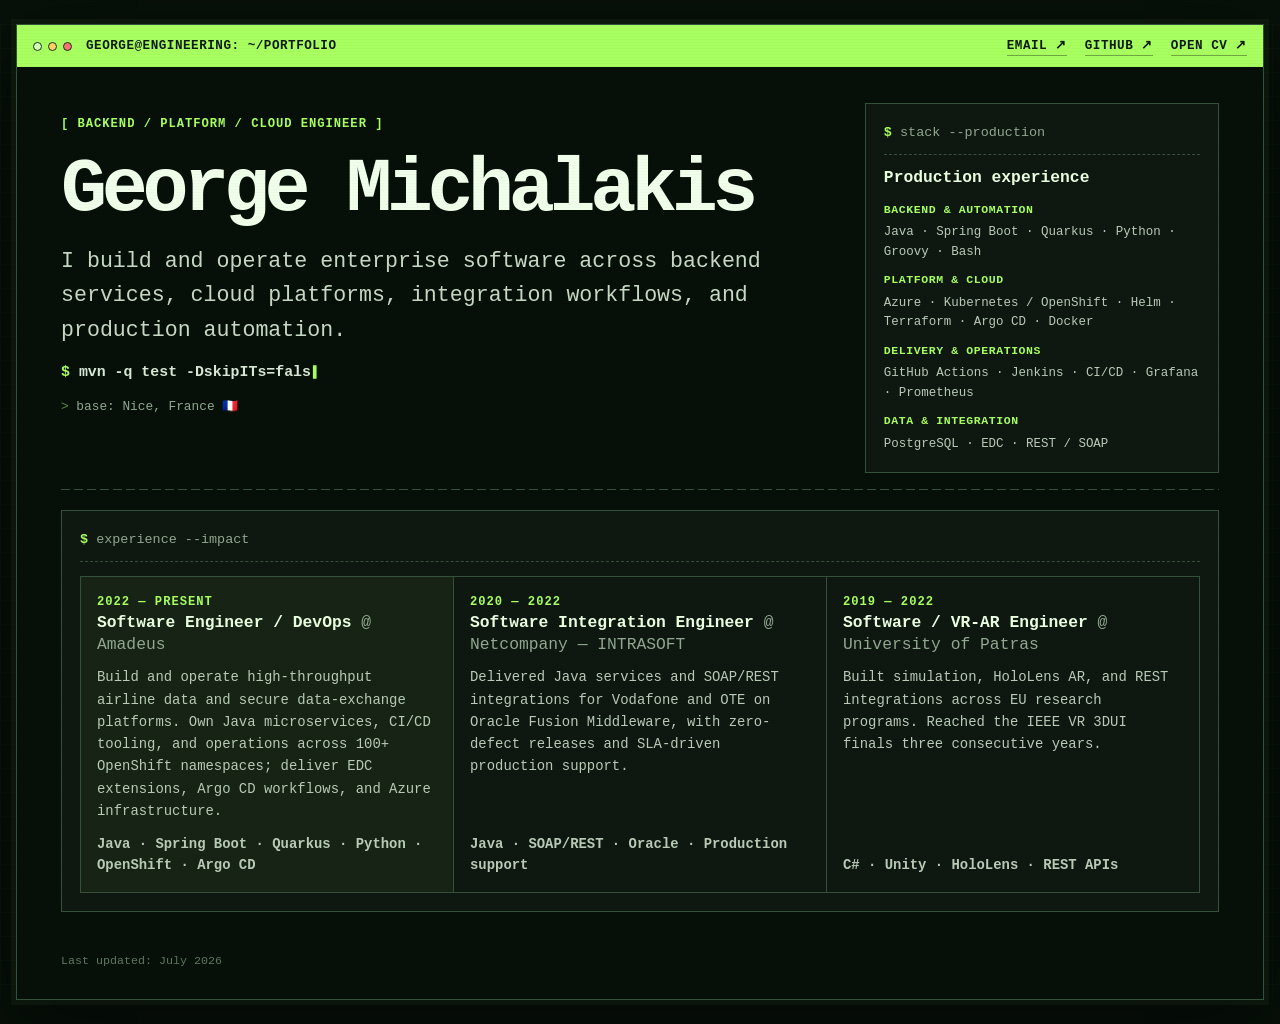
==== index.html @ 6715cd51 "Compact portfolio across desktop heights" ====
<!doctype html>
<html lang="en">
<head>
    <meta charset="UTF-8">
    <meta name="viewport" content="width=device-width, initial-scale=1.0">
    <meta name="description" content="George Michalakis — backend, platform, and cloud engineer with 6+ years delivering enterprise software and production automation.">
    <meta name="theme-color" content="#a8ff60">
    <meta property="og:title" content="George Michalakis | Software Engineer">
    <meta property="og:description" content="Backend, platform, and cloud engineering across enterprise airline, telecom, and research systems.">
    <meta property="og:type" content="website">
    <meta property="og:url" content="https://thegm26.github.io/">
    <title>George Michalakis | Backend, Platform & Cloud Engineer</title>
    <link rel="stylesheet" href="styles.css">
</head>
<body>
    <main class="terminal" aria-label="George Michalakis portfolio">
        <header class="terminal-bar">
            <span class="window-controls" aria-hidden="true"><i></i><i></i><i></i></span>
            <span class="terminal-title">george@engineering: ~/portfolio</span>
            <nav class="top-links" aria-label="Contact links">
                <a href="mailto:georgios.michalakis26@gmail.com">Email ↗</a>
                <a href="https://github.com/Thegm26" target="_blank" rel="noreferrer">GitHub ↗</a>
                <a href="assets/GeorgeMichalakisCV.pdf?v=20260718-3" target="_blank" rel="noreferrer">Open CV ↗</a>
            </nav>
        </header>

        <div class="terminal-body">
            <div class="overview-grid">
                <section class="hero" aria-labelledby="name">
                    <p class="eyebrow">[ BACKEND / PLATFORM / CLOUD ENGINEER ]</p>
                    <h1 id="name">George Michalakis</h1>
                    <p class="lead">I build and operate enterprise software across backend services, cloud platforms, integration workflows, and production automation.</p>
                    <p class="command-demo" aria-label="Examples of tools George uses"><span class="demo-prompt" aria-hidden="true">$</span> <span id="typing-command">mvn -q test -DskipITs=false</span><span class="demo-cursor" aria-hidden="true">▍</span></p>
                    <div class="base-focus">
                        <span>base: Nice, France 🇫🇷</span>
                    </div>
                </section>

                <section class="stack-sidebar" id="stack">
                    <div class="panel-heading">
                        <p class="command"><span class="prompt">$</span> stack --production</p>
                    </div>
                    <h2>Production experience</h2>
                    <div class="stack-categories">
                        <p><strong>Backend & automation</strong>Java · Spring Boot · Quarkus · Python · Groovy · Bash</p>
                        <p><strong>Platform & cloud</strong>Azure · Kubernetes / OpenShift · Helm · Terraform · Argo CD · Docker</p>
                        <p><strong>Delivery & operations</strong>GitHub Actions · Jenkins · CI/CD · Grafana · Prometheus</p>
                        <p><strong>Data & integration</strong>PostgreSQL · EDC · REST / SOAP</p>
                    </div>
                </section>
            </div>

            <div class="rule" aria-hidden="true"></div>

            <section class="panel" id="experience">
                <div class="panel-heading">
                    <p class="command"><span class="prompt">$</span> experience --impact</p>
                </div>
                <div class="experience-grid">
                    <article>
                        <p class="label">2022 — PRESENT</p>
                        <h2>Software Engineer / DevOps <span>@ Amadeus</span></h2>
                        <p>Build and operate high-throughput airline data and secure data-exchange platforms. Own Java microservices, CI/CD tooling, and operations across 100+ OpenShift namespaces; deliver EDC extensions, Argo CD workflows, and Azure infrastructure.</p>
                        <p class="tech-line">Java · Spring Boot · Quarkus · Python · OpenShift · Argo CD</p>
                    </article>
                    <article>
                        <p class="label">2020 — 2022</p>
                        <h2>Software Integration Engineer <span>@ Netcompany — INTRASOFT</span></h2>
                        <p>Delivered Java services and SOAP/REST integrations for Vodafone and OTE on Oracle Fusion Middleware, with zero-defect releases and SLA-driven production support.</p>
                        <p class="tech-line">Java · SOAP/REST · Oracle · Production support</p>
                    </article>
                    <article>
                        <p class="label">2019 — 2022</p>
                        <h2>Software / VR-AR Engineer <span>@ University of Patras</span></h2>
                        <p>Built simulation, HoloLens AR, and REST integrations across EU research programs. Reached the IEEE VR 3DUI finals three consecutive years.</p>
                        <p class="tech-line">C# · Unity · HoloLens · REST APIs</p>
                    </article>
                </div>
            </section>

            <footer>
                <p class="footnote">Last updated: July 2026</p>
            </footer>
        </div>
    </main>
    <script>
        (() => {
            const target = document.getElementById('typing-command');
            if (!target || window.matchMedia('(prefers-reduced-motion: reduce)').matches) return;

            const commands = [
                'mvn -q test -DskipITs=false',
                './mvnw verify -Dquarkus.profile=test',
                'python -m pytest -q --cov',
                'python tools/validate_charts.py --changed-only',
                'groovy deploy.groovy --environment prod',
                './scripts/release.sh --dry-run',
                'cmake --build build --parallel',
                "psql -c 'EXPLAIN ANALYZE SELECT ...'",
                'docker build -t platform-api .',
                'kubectl rollout status deployment/api',
                'helm upgrade --install platform ./chart',
                'argocd app diff fast-data',
                'terraform apply',
                'az keyvault secret show --vault-name core',
                'oc rollout status deployment/api',
                'gh workflow run deploy.yml --ref main',
                'promtool check rules alerts.yml'
            ];
            let command = 0;
            let characters = 0;
            let deleting = false;

            const update = () => {
                const current = commands[command];
                target.textContent = current.slice(0, characters);

                if (!deleting && characters < current.length) {
                    characters += 1;
                    window.setTimeout(update, 58);
                    return;
                }
                if (!deleting) {
                    deleting = true;
                    window.setTimeout(update, 2800);
                    return;
                }
                if (characters > 0) {
                    characters -= 1;
                    window.setTimeout(update, 28);
                    return;
                }
                deleting = false;
                command = (command + 1) % commands.length;
                window.setTimeout(update, 260);
            };

            target.textContent = '';
            update();
        })();
    </script>
</body>
</html>
---- styles.css ----
:root {
    --ink: #d8e8d5;
    --muted: #91a890;
    --green: #a8ff60;
    --green-dark: #5d8f44;
    --line: #35513b;
    --panel: #0f1711;
    --screen: #071009;
    --warning: #ffd166;
}

* { box-sizing: border-box; }

html { background: var(--screen); }

body {
    margin: 0;
    min-width: 320px;
    color: var(--ink);
    background:
        linear-gradient(rgba(168, 255, 96, 0.025) 1px, transparent 1px),
        linear-gradient(90deg, rgba(168, 255, 96, 0.018) 1px, transparent 1px),
        var(--screen);
    background-size: 24px 24px;
    font: 16px/1.6 "SFMono-Regular", Consolas, "Liberation Mono", Menlo, monospace;
}

body::before {
    position: fixed;
    inset: 0;
    z-index: 2;
    pointer-events: none;
    content: "";
    opacity: 0.1;
    background: repeating-linear-gradient(0deg, transparent 0, transparent 2px, rgba(0, 0, 0, 0.34) 3px);
}

.terminal {
    width: min(1320px, calc(100% - 32px));
    margin: 32px auto;
    border: 1px solid var(--line);
    background: rgba(7, 16, 9, 0.94);
    box-shadow: 0 0 0 5px rgba(93, 143, 68, 0.08), 0 26px 80px rgba(0, 0, 0, 0.55);
}

.terminal-bar {
    display: flex;
    align-items: center;
    gap: 14px;
    min-height: 42px;
    padding: 0 16px;
    color: #101a12;
    background: var(--green);
    font-size: 0.79rem;
    font-weight: 800;
    letter-spacing: 0.04em;
    text-transform: uppercase;
}

.window-controls { display: flex; gap: 6px; }
.window-controls i { width: 9px; height: 9px; border: 1px solid #1c341e; border-radius: 50%; background: #d5ffb7; }
.window-controls i:nth-child(2) { background: var(--warning); }
.window-controls i:nth-child(3) { background: #fa7373; }
.top-links { display: flex; gap: 18px; margin-left: auto; }
.top-links a { padding: 2px 0; border-bottom: 1px solid rgba(16, 26, 18, 0.38); color: #101a12; line-height: 1.2; text-decoration: none; }
.top-links a:hover { border-color: #315338; color: #315338; }

.terminal-body { padding: clamp(22px, 4vw, 52px); }
.command { margin: 0; color: var(--muted); font-size: 0.84rem; }
.prompt { color: var(--green); font-weight: 800; }

.overview-grid { display: grid; grid-template-columns: minmax(0, 1fr) minmax(310px, 0.46fr); gap: 34px; align-items: stretch; }
.hero { padding: 20px 0 26px; }
.eyebrow, .label { margin: 0; color: var(--green); font-size: 0.76rem; font-weight: 800; letter-spacing: 0.08em; }
.eyebrow { margin-bottom: 18px; }
h1, h2, p { margin-top: 0; }
h1 { margin-bottom: 20px; color: #efffe9; font-size: clamp(2.25rem, 6vw, 5rem); line-height: 0.98; letter-spacing: -0.07em; }
.lead { max-width: 830px; margin-bottom: 19px; color: #c7d9c4; font-size: clamp(1.03rem, 2.1vw, 1.35rem); }
.command-demo { min-height: 1.7em; margin: 0 0 15px; color: var(--ink); font-size: 0.93rem; font-weight: 700; }
.demo-prompt, .demo-cursor { color: var(--green); }
.demo-cursor { display: inline-block; margin-left: 2px; font-size: 0.75em; animation: blink 0.8s step-end infinite; }
.base-focus { display: grid; gap: 3px; color: var(--muted); font-size: 0.8rem; }
.base-focus span::before { content: "> "; color: var(--green-dark); }
.stack-sidebar { padding: 20px; border: 1px solid var(--line); background: var(--panel); }
.stack-sidebar .panel-heading { margin-bottom: 15px; }
.stack-sidebar h2 { margin-bottom: 15px; }
.stack-sidebar .stack-categories { grid-template-columns: 1fr; gap: 12px; margin-top: 0; }
.stack-sidebar .stack-categories p { margin-bottom: 0; color: #b9cbb7; font-size: 0.78rem; }

.rule { height: 1px; margin: 22px 0 28px; background: repeating-linear-gradient(90deg, var(--line) 0 9px, transparent 9px 13px); }
.panel { position: relative; margin-bottom: 22px; padding: 22px; border: 1px solid var(--line); background: var(--panel); }
.panel-heading { display: flex; align-items: baseline; gap: 18px; margin-bottom: 17px; padding-bottom: 13px; border-bottom: 1px dashed var(--line); }
.panel > p { max-width: 930px; margin-bottom: 0; }
.panel-note { color: var(--muted); font-size: 0.88rem; }

.experience-grid, .stack-grid { display: grid; grid-template-columns: repeat(3, minmax(0, 1fr)); border-top: 1px solid var(--line); border-left: 1px solid var(--line); }
.experience-grid article, .stack-grid article { min-height: 205px; padding: 20px; border-right: 1px solid var(--line); border-bottom: 1px solid var(--line); }
.experience-grid article { display: flex; flex-direction: column; }
.experience-grid article:first-child { background: rgba(168, 255, 96, 0.055); }
h2 { margin-bottom: 10px; color: #e9ffe0; font-size: 1.02rem; line-height: 1.35; }
h2 span { color: var(--muted); font-weight: 400; }
.experience-grid p:not(.label), .stack-grid p { margin-bottom: 0; color: #b9cbb7; font-size: 0.87rem; }
.experience-grid .tech-line { margin-top: auto; padding-top: 18px; color: var(--green-dark); font-size: 0.72rem; font-weight: 800; line-height: 1.5; }

.project-card { padding: 23px; border: 1px solid var(--green-dark); background: linear-gradient(120deg, rgba(168, 255, 96, 0.08), transparent 52%); }
.project-topline { display: flex; align-items: center; justify-content: space-between; gap: 15px; margin-bottom: 14px; }
.status { flex: 0 0 auto; padding: 2px 7px; border: 1px solid var(--warning); color: var(--warning); font-size: 0.72rem; font-weight: 800; }
.project-card h2 { margin-bottom: 10px; font-size: 1.35rem; }
.project-card > p { max-width: 760px; margin-bottom: 16px; color: #c9dac7; }
.tags { display: flex; flex-wrap: wrap; gap: 7px; padding: 0; margin: 0 0 19px; list-style: none; }
.tags li { padding: 3px 7px; border: 1px solid var(--line); color: var(--muted); font-size: 0.75rem; }
.arrow-link, footer a { color: var(--green); text-decoration: none; font-weight: 800; }
.arrow-link:hover, footer a:hover { color: #efffe9; text-decoration: underline; }
.stack-categories { display: grid; grid-template-columns: repeat(4, minmax(0, 1fr)); gap: 18px; margin-top: 18px; }
.stack-categories p { line-height: 1.55; }
.stack-categories strong { display: block; margin-bottom: 5px; color: var(--green); font-size: 0.72rem; letter-spacing: 0.05em; text-transform: uppercase; }

footer { padding: 10px 0 0; color: var(--muted); font-size: 0.86rem; }
.footnote { margin: 22px 0 0; color: #5d775e; font-size: 0.73rem; }

@keyframes blink { 50% { opacity: 0; } }

@media (max-width: 920px) {
    .overview-grid { grid-template-columns: 1fr; gap: 0; }
    .stack-sidebar { margin-bottom: 28px; }
    .stack-sidebar .stack-categories { grid-template-columns: 1fr 1fr; }
}

@media (min-width: 921px) {
    .terminal { margin: 24px auto; }
    .terminal-body { padding: 36px 44px 28px; }
    .hero { padding: 12px 0 18px; }
    h1 { margin-bottom: 16px; }
    .lead { margin-bottom: 14px; }
    .command-demo { margin-bottom: 10px; }
    .stack-sidebar { padding: 18px; }
    .stack-sidebar .panel-heading { margin-bottom: 12px; }
    .stack-sidebar h2 { margin-bottom: 12px; }
    .stack-sidebar .stack-categories { gap: 9px; }
    .rule { margin: 16px 0 20px; }
    .panel { padding: 18px; margin-bottom: 16px; }
    .panel-heading { margin-bottom: 14px; padding-bottom: 10px; }
    .experience-grid article { min-height: 190px; padding: 16px; }
    .experience-grid .tech-line { padding-top: 12px; }
    .footnote { margin-top: 14px; }
}

@media (min-width: 921px) and (max-height: 820px) {
    .terminal { margin: 12px auto; }
    .terminal-body { padding: 24px 32px 16px; }
    .hero { padding: 6px 0 10px; }
    .eyebrow { margin-bottom: 10px; }
    h1 { margin-bottom: 12px; font-size: clamp(2.25rem, 5vw, 4.6rem); }
    h2 { font-size: 0.92rem; }
    .lead { margin-bottom: 8px; font-size: 1rem; line-height: 1.45; }
    .command-demo { margin-bottom: 6px; }
    .stack-sidebar { padding: 14px; }
    .stack-sidebar .panel-heading { margin-bottom: 8px; padding-bottom: 8px; }
    .stack-sidebar h2 { margin-bottom: 8px; }
    .stack-sidebar .stack-categories { gap: 6px; }
    .stack-sidebar .stack-categories p { font-size: 0.72rem; line-height: 1.4; }
    .rule { margin: 10px 0 12px; }
    .panel { padding: 14px; margin-bottom: 10px; }
    .panel-heading { margin-bottom: 10px; padding-bottom: 8px; }
    .experience-grid article { min-height: 175px; padding: 12px; }
    .experience-grid p:not(.label) { font-size: 0.78rem; line-height: 1.45; }
    .experience-grid .tech-line { padding-top: 8px; font-size: 0.66rem; }
    footer { display: none; }
}

@media (max-width: 760px) {
    .terminal { width: calc(100% - 18px); margin: 9px auto; }
    .terminal-bar { padding: 0 11px; font-size: 0.67rem; }
    .terminal-title { display: none; }
    .top-links { gap: 12px; }
    .terminal-body { padding: 24px 17px; }
    .experience-grid, .stack-grid { grid-template-columns: 1fr; }
    .stack-sidebar .stack-categories { grid-template-columns: 1fr; gap: 13px; }
    .experience-grid article { min-height: 0; }
    .panel { padding: 16px; }
    .project-card { padding: 17px; }
    .project-topline { align-items: flex-start; flex-direction: column; }
}

@media (prefers-reduced-motion: reduce) {
    .demo-cursor { animation: none; }
}
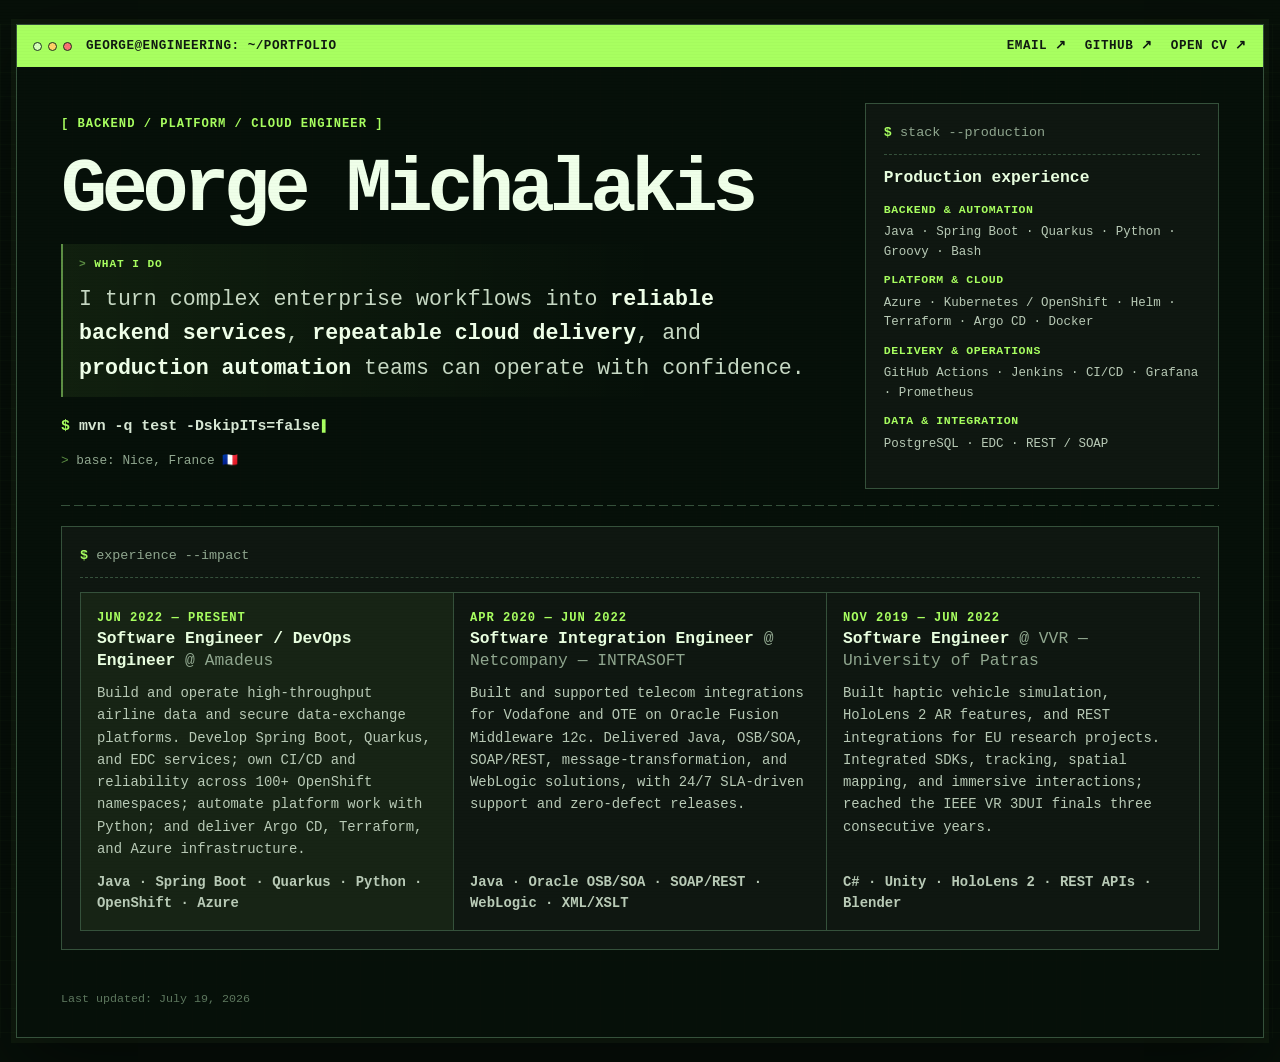
==== commit 6809d6ab: "Update portfolio experience details" ====
--- a/index.html
+++ b/index.html
@@ -18,9 +18,9 @@
             <span class="window-controls" aria-hidden="true"><i></i><i></i><i></i></span>
             <span class="terminal-title">george@engineering: ~/portfolio</span>
             <nav class="top-links" aria-label="Contact links">
-                <a href="mailto:georgios.michalakis26@gmail.com">Email ↗</a>
-                <a href="https://github.com/Thegm26" target="_blank" rel="noreferrer">GitHub ↗</a>
-                <a href="assets/GeorgeMichalakisCV.pdf?v=20260718-3" target="_blank" rel="noreferrer">Open CV ↗</a>
+                <a href="mailto:georgios.michalakis26@gmail.com"><span>Email</span> ↗</a>
+                <a href="https://github.com/Thegm26" target="_blank" rel="noreferrer"><span>GitHub</span> ↗</a>
+                <a href="assets/GeorgeMichalakisCV.pdf?v=20260718-3" target="_blank" rel="noreferrer"><span>Open CV</span> ↗</a>
             </nav>
         </header>
 
@@ -29,7 +29,10 @@
                 <section class="hero" aria-labelledby="name">
                     <p class="eyebrow">[ BACKEND / PLATFORM / CLOUD ENGINEER ]</p>
                     <h1 id="name">George Michalakis</h1>
-                    <p class="lead">I build and operate enterprise software across backend services, cloud platforms, integration workflows, and production automation.</p>
+                    <div class="work-summary">
+                        <p class="summary-label">What I do</p>
+                        <p class="lead">I turn complex enterprise workflows into <strong>reliable backend services</strong>, <strong>repeatable cloud delivery</strong>, and <strong>production automation</strong> teams can operate with confidence.</p>
+                    </div>
                     <p class="command-demo" aria-label="Examples of tools George uses"><span class="demo-prompt" aria-hidden="true">$</span> <span id="typing-command">mvn -q test -DskipITs=false</span><span class="demo-cursor" aria-hidden="true">▍</span></p>
                     <div class="base-focus">
                         <span>base: Nice, France 🇫🇷</span>
@@ -58,28 +61,28 @@
                 </div>
                 <div class="experience-grid">
                     <article>
-                        <p class="label">2022 — PRESENT</p>
-                        <h2>Software Engineer / DevOps <span>@ Amadeus</span></h2>
-                        <p>Build and operate high-throughput airline data and secure data-exchange platforms. Own Java microservices, CI/CD tooling, and operations across 100+ OpenShift namespaces; deliver EDC extensions, Argo CD workflows, and Azure infrastructure.</p>
-                        <p class="tech-line">Java · Spring Boot · Quarkus · Python · OpenShift · Argo CD</p>
+                        <p class="label">JUN 2022 — PRESENT</p>
+                        <h2>Software Engineer / DevOps Engineer <span>@ Amadeus</span></h2>
+                        <p>Build and operate high-throughput airline data and secure data-exchange platforms. Develop Spring Boot, Quarkus, and EDC services; own CI/CD and reliability across 100+ OpenShift namespaces; automate platform work with Python; and deliver Argo CD, Terraform, and Azure infrastructure.</p>
+                        <p class="tech-line">Java · Spring Boot · Quarkus · Python · OpenShift · Azure</p>
                     </article>
                     <article>
-                        <p class="label">2020 — 2022</p>
+                        <p class="label">APR 2020 — JUN 2022</p>
                         <h2>Software Integration Engineer <span>@ Netcompany — INTRASOFT</span></h2>
-                        <p>Delivered Java services and SOAP/REST integrations for Vodafone and OTE on Oracle Fusion Middleware, with zero-defect releases and SLA-driven production support.</p>
-                        <p class="tech-line">Java · SOAP/REST · Oracle · Production support</p>
+                        <p>Built and supported telecom integrations for Vodafone and OTE on Oracle Fusion Middleware 12c. Delivered Java, OSB/SOA, SOAP/REST, message-transformation, and WebLogic solutions, with 24/7 SLA-driven support and zero-defect releases.</p>
+                        <p class="tech-line">Java · Oracle OSB/SOA · SOAP/REST · WebLogic · XML/XSLT</p>
                     </article>
                     <article>
-                        <p class="label">2019 — 2022</p>
-                        <h2>Software / VR-AR Engineer <span>@ University of Patras</span></h2>
-                        <p>Built simulation, HoloLens AR, and REST integrations across EU research programs. Reached the IEEE VR 3DUI finals three consecutive years.</p>
-                        <p class="tech-line">C# · Unity · HoloLens · REST APIs</p>
+                        <p class="label">NOV 2019 — JUN 2022</p>
+                        <h2>Software Engineer <span>@ VVR — University of Patras</span></h2>
+                        <p>Built haptic vehicle simulation, HoloLens 2 AR features, and REST integrations for EU research projects. Integrated SDKs, tracking, spatial mapping, and immersive interactions; reached the IEEE VR 3DUI finals three consecutive years.</p>
+                        <p class="tech-line">C# · Unity · HoloLens 2 · REST APIs · Blender</p>
                     </article>
                 </div>
             </section>
 
             <footer>
-                <p class="footnote">Last updated: July 2026</p>
+                <p class="footnote">Last updated: <time datetime="2026-07-19">July 19, 2026</time></p>
             </footer>
         </div>
     </main>
--- a/styles.css
+++ b/styles.css
@@ -15,7 +15,6 @@
 
 body {
     margin: 0;
-    min-width: 320px;
     color: var(--ink);
     background:
         linear-gradient(rgba(168, 255, 96, 0.025) 1px, transparent 1px),
@@ -62,8 +61,10 @@
 .window-controls i:nth-child(2) { background: var(--warning); }
 .window-controls i:nth-child(3) { background: #fa7373; }
 .top-links { display: flex; gap: 18px; margin-left: auto; }
-.top-links a { padding: 2px 0; border-bottom: 1px solid rgba(16, 26, 18, 0.38); color: #101a12; line-height: 1.2; text-decoration: none; }
-.top-links a:hover { border-color: #315338; color: #315338; }
+.top-links a { padding: 2px 0; color: #101a12; line-height: 1.2; text-decoration: none; }
+.top-links a span { border-bottom: 1px solid transparent; }
+.top-links a:hover { color: #315338; }
+.top-links a:hover span { border-color: #315338; }
 
 .terminal-body { padding: clamp(22px, 4vw, 52px); }
 .command { margin: 0; color: var(--muted); font-size: 0.84rem; }
@@ -75,7 +76,12 @@
 .eyebrow { margin-bottom: 18px; }
 h1, h2, p { margin-top: 0; }
 h1 { margin-bottom: 20px; color: #efffe9; font-size: clamp(2.25rem, 6vw, 5rem); line-height: 0.98; letter-spacing: -0.07em; }
+.work-summary { max-width: 860px; margin-bottom: 18px; padding: 12px 16px; border-left: 2px solid var(--green-dark); background: linear-gradient(90deg, rgba(168, 255, 96, 0.065), transparent 78%); }
+.summary-label { margin-bottom: 8px; color: var(--green); font-size: 0.7rem; font-weight: 800; letter-spacing: 0.08em; text-transform: uppercase; }
+.summary-label::before { content: "> "; color: var(--green-dark); }
 .lead { max-width: 830px; margin-bottom: 19px; color: #c7d9c4; font-size: clamp(1.03rem, 2.1vw, 1.35rem); }
+.work-summary .lead { margin-bottom: 0; }
+.lead strong { color: #efffe9; font-weight: 700; }
 .command-demo { min-height: 1.7em; margin: 0 0 15px; color: var(--ink); font-size: 0.93rem; font-weight: 700; }
 .demo-prompt, .demo-cursor { color: var(--green); }
 .demo-cursor { display: inline-block; margin-left: 2px; font-size: 0.75em; animation: blink 0.8s step-end infinite; }
@@ -165,7 +171,6 @@
     .experience-grid article { min-height: 175px; padding: 12px; }
     .experience-grid p:not(.label) { font-size: 0.78rem; line-height: 1.45; }
     .experience-grid .tech-line { padding-top: 8px; font-size: 0.66rem; }
-    footer { display: none; }
 }
 
 @media (max-width: 760px) {
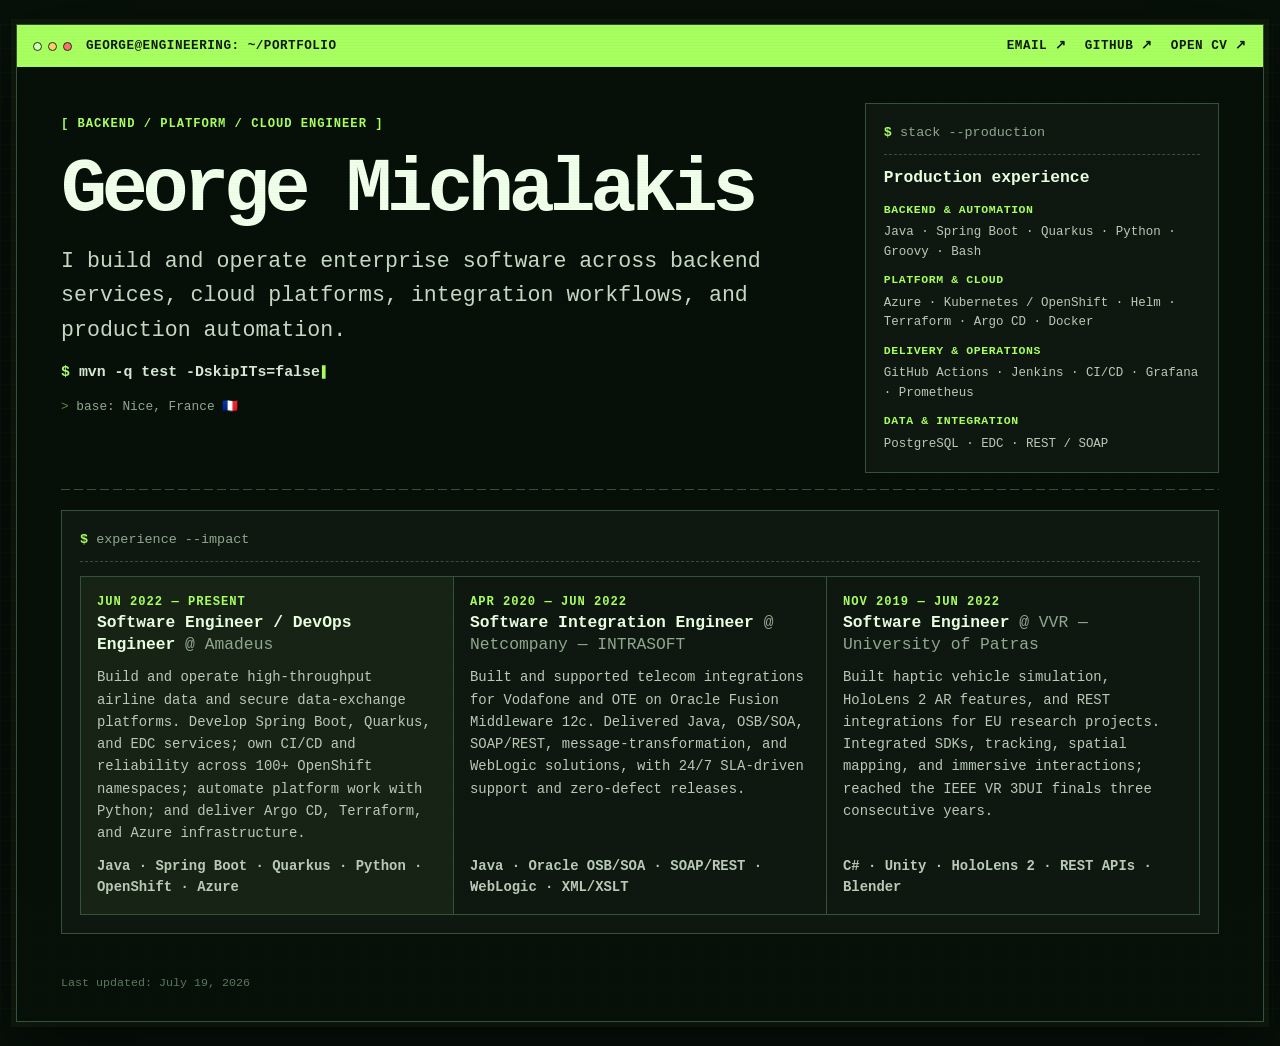
==== commit f2af7653: "Restore original portfolio introduction" ====
--- a/index.html
+++ b/index.html
@@ -29,10 +29,7 @@
                 <section class="hero" aria-labelledby="name">
                     <p class="eyebrow">[ BACKEND / PLATFORM / CLOUD ENGINEER ]</p>
                     <h1 id="name">George Michalakis</h1>
-                    <div class="work-summary">
-                        <p class="summary-label">What I do</p>
-                        <p class="lead">I turn complex enterprise workflows into <strong>reliable backend services</strong>, <strong>repeatable cloud delivery</strong>, and <strong>production automation</strong> teams can operate with confidence.</p>
-                    </div>
+                    <p class="lead">I build and operate enterprise software across backend services, cloud platforms, integration workflows, and production automation.</p>
                     <p class="command-demo" aria-label="Examples of tools George uses"><span class="demo-prompt" aria-hidden="true">$</span> <span id="typing-command">mvn -q test -DskipITs=false</span><span class="demo-cursor" aria-hidden="true">▍</span></p>
                     <div class="base-focus">
                         <span>base: Nice, France 🇫🇷</span>
--- a/styles.css
+++ b/styles.css
@@ -76,12 +76,7 @@
 .eyebrow { margin-bottom: 18px; }
 h1, h2, p { margin-top: 0; }
 h1 { margin-bottom: 20px; color: #efffe9; font-size: clamp(2.25rem, 6vw, 5rem); line-height: 0.98; letter-spacing: -0.07em; }
-.work-summary { max-width: 860px; margin-bottom: 18px; padding: 12px 16px; border-left: 2px solid var(--green-dark); background: linear-gradient(90deg, rgba(168, 255, 96, 0.065), transparent 78%); }
-.summary-label { margin-bottom: 8px; color: var(--green); font-size: 0.7rem; font-weight: 800; letter-spacing: 0.08em; text-transform: uppercase; }
-.summary-label::before { content: "> "; color: var(--green-dark); }
 .lead { max-width: 830px; margin-bottom: 19px; color: #c7d9c4; font-size: clamp(1.03rem, 2.1vw, 1.35rem); }
-.work-summary .lead { margin-bottom: 0; }
-.lead strong { color: #efffe9; font-weight: 700; }
 .command-demo { min-height: 1.7em; margin: 0 0 15px; color: var(--ink); font-size: 0.93rem; font-weight: 700; }
 .demo-prompt, .demo-cursor { color: var(--green); }
 .demo-cursor { display: inline-block; margin-left: 2px; font-size: 0.75em; animation: blink 0.8s step-end infinite; }
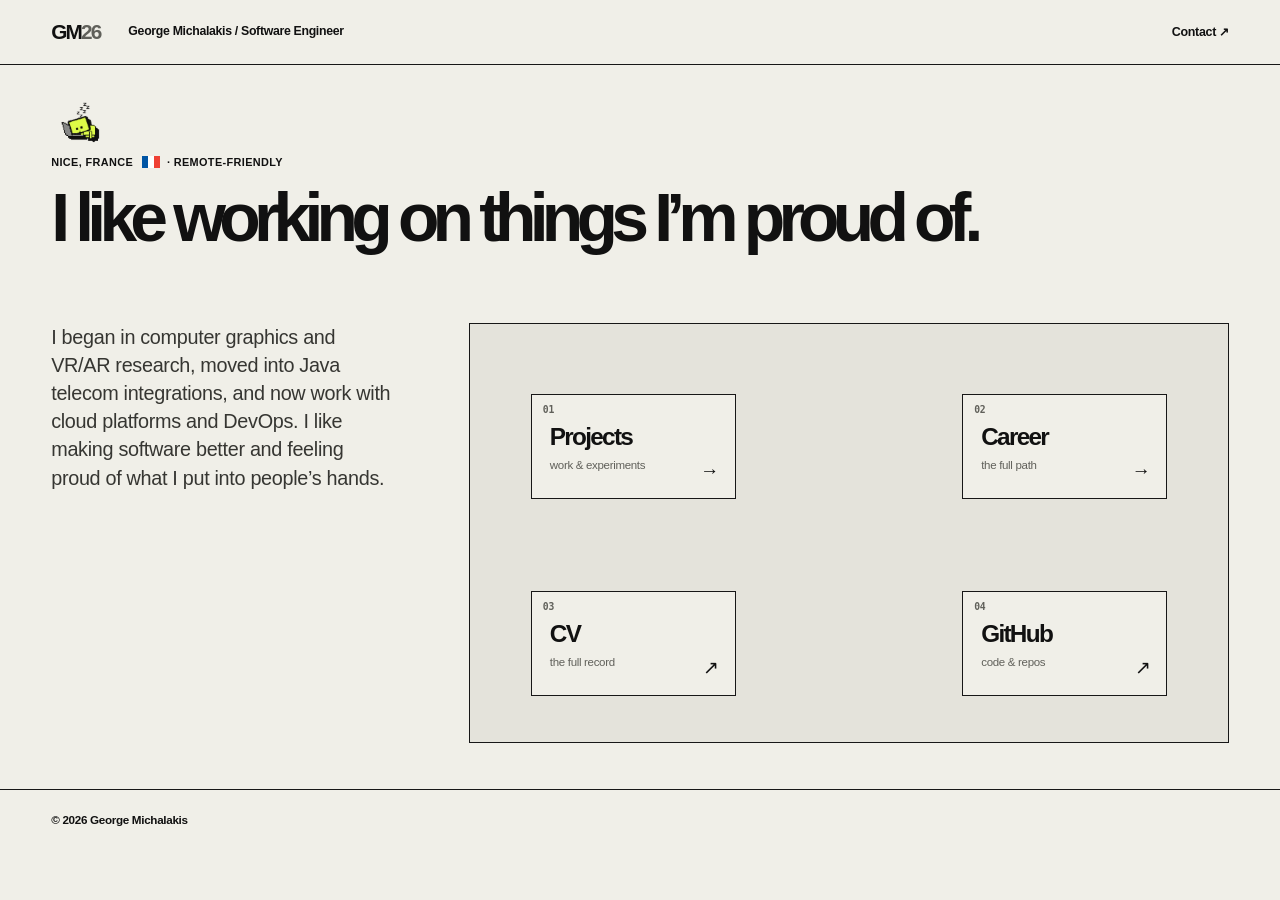
==== commit f4904287: "Refresh portfolio with interactive routes and career overview" ====
--- a/index.html
+++ b/index.html
@@ -1,143 +1,61 @@
 <!doctype html>
 <html lang="en">
 <head>
-    <meta charset="UTF-8">
-    <meta name="viewport" content="width=device-width, initial-scale=1.0">
-    <meta name="description" content="George Michalakis — backend, platform, and cloud engineer with 6+ years delivering enterprise software and production automation.">
-    <meta name="theme-color" content="#a8ff60">
-    <meta property="og:title" content="George Michalakis | Software Engineer">
-    <meta property="og:description" content="Backend, platform, and cloud engineering across enterprise airline, telecom, and research systems.">
-    <meta property="og:type" content="website">
-    <meta property="og:url" content="https://thegm26.github.io/">
-    <title>George Michalakis | Backend, Platform & Cloud Engineer</title>
-    <link rel="stylesheet" href="styles.css">
+  <meta charset="UTF-8"><meta name="viewport" content="width=device-width, initial-scale=1.0">
+  <meta name="description" content="George Michalakis — software engineer working across graphics, integrations, cloud platforms, and DevOps."><meta name="theme-color" content="#d8ff4f">
+  <title>George Michalakis — Software Engineer</title><link rel="stylesheet" href="styles.css">
+  <style>
+    /* Each route gets its own tiny pixel worker; the centre stays free for the rover. */
+    .map-rover{position:absolute;z-index:0;top:43%;left:32%;width:26px;height:25px;border:3px solid var(--ink);background:var(--acid);box-shadow:4px 4px 0 var(--ink);pointer-events:none;animation:rover-route 12s steps(1,end) infinite}.map-rover::before{position:absolute;top:-10px;left:9px;width:3px;height:8px;background:var(--ink);box-shadow:0 -4px 0 var(--acid),0 -7px 0 var(--ink);content:""}.map-rover::after{position:absolute;bottom:-7px;left:2px;width:7px;height:5px;background:var(--ink);box-shadow:13px 0 0 var(--ink);content:""}.map-rover i{position:absolute;top:7px;left:5px;width:5px;height:5px;background:var(--ink);box-shadow:11px 0 0 var(--ink)}.map-rover b{position:absolute;bottom:4px;left:8px;width:8px;height:3px;background:var(--ink);font-size:0}
+    .node-pet{position:absolute;z-index:4;right:17px;bottom:calc(100% - 16px);display:block;width:31px;height:29px;border:3px solid var(--ink);background:var(--acid);box-shadow:3px 3px 0 var(--ink);pointer-events:none;transform-origin:bottom center}.node-pet::before{position:absolute;top:-10px;left:12px;width:3px;height:8px;background:var(--ink);box-shadow:0 -4px 0 var(--acid),0 -7px 0 var(--ink);content:""}.node-pet::after{position:absolute;bottom:-6px;left:3px;width:7px;height:4px;background:var(--ink);box-shadow:17px 0 0 var(--ink);content:""}.node-pet b{position:absolute;top:8px;left:6px;width:5px;height:5px;background:var(--ink);box-shadow:13px 0 0 var(--ink);font-size:0;letter-spacing:0}.node-pet b::after{position:absolute;top:11px;left:4px;width:8px;height:3px;background:var(--ink);box-shadow:0 3px 0 var(--paper);content:""}.node-pet strong{position:absolute;display:block;font-size:0}
+    .pet-projects{animation:pet-code 1.15s steps(2,end) infinite}.pet-projects strong{top:24px;left:-9px;width:42px;height:16px;border:3px solid var(--ink);background:var(--paper)}.pet-projects strong::before{position:absolute;top:3px;left:4px;width:24px;height:6px;background:var(--ink);box-shadow:4px 9px 0 -1px var(--ink);content:""}.pet-projects strong::after{position:absolute;right:-7px;bottom:-5px;width:12px;height:3px;background:var(--ink);content:""}
+    .pet-career{animation:pet-case 1.7s ease-in-out infinite}.pet-career strong{right:-14px;bottom:-5px;width:19px;height:13px;border:3px solid var(--ink);background:var(--paper)}.pet-career strong::before{position:absolute;top:-8px;left:4px;width:7px;height:6px;border:3px solid var(--ink);border-bottom:0;content:""}.pet-career strong::after{position:absolute;top:4px;left:7px;width:3px;height:3px;background:var(--acid);content:""}
+    .pet-cv{animation:pet-read 2s ease-in-out infinite}.pet-cv strong{right:-9px;bottom:-8px;width:15px;height:23px;border:3px solid var(--ink);background:var(--paper);transform:rotate(7deg)}.pet-cv strong::before{position:absolute;top:5px;left:3px;width:8px;height:2px;background:var(--ink);box-shadow:0 5px 0 var(--ink),0 10px 0 var(--ink);content:""}
+    .pet-github{animation:pet-panic .75s steps(2,end) infinite}.pet-github strong{right:-18px;bottom:-6px;width:18px;height:9px;border:3px solid var(--ink);background:var(--paper);box-shadow:-8px -7px 0 var(--paper),-8px -10px 0 0 var(--ink),-16px 0 0 var(--paper),-16px 3px 0 0 var(--ink)}.pet-github strong::before{position:absolute;top:-21px;right:-10px;color:var(--ink);font:900 17px/1 ui-monospace,SFMono-Regular,Menlo,monospace;content:"!"}
+    .route-map:has(.map-node:hover) .map-rover,.route-map:has(.map-node:focus-visible) .map-rover{opacity:0;animation-play-state:paused}@keyframes rover-route{0%,8%{top:43%;left:32%;transform:scaleX(1)}18%{top:43%;left:57%;transform:scaleX(1)}28%{top:52%;left:65%;transform:scaleX(1)}39%{top:65%;left:63%;transform:scaleX(-1)}54%{top:65%;left:37%;transform:scaleX(-1)}70%{top:52%;left:27%;transform:scaleX(-1)}84%,100%{top:43%;left:32%;transform:scaleX(1)}}@keyframes pet-code{50%{transform:translateY(2px)}}@keyframes pet-case{50%{transform:translateY(-4px) rotate(-4deg)}}@keyframes pet-read{50%{transform:translateY(-2px) rotate(3deg)}}@keyframes pet-panic{25%{transform:translateX(-2px)}75%{transform:translateX(2px)}}@media(max-width:760px){.node-pet{right:13px;transform:scale(.82);transform-origin:bottom right}.map-rover{animation-duration:14s}}@media(prefers-reduced-motion:reduce){.map-rover,.node-pet{animation:none!important}}
+  </style>
+  <style>
+    /* One foreground scout: it patrols the open area, then reacts to the route in focus. */
+    .deploy-bot.pixel-pet{z-index:5;top:50%;left:50%;animation:none;pointer-events:none;transform:translate(-50%,-42%)}.route-map:has(.map-node:hover) .deploy-bot.pixel-pet,.route-map:has(.map-node:focus-visible) .deploy-bot.pixel-pet{top:50%;left:50%;animation:none;transform:translate(-50%,-42%)}
+    @keyframes scout-patrol{0%,8%{top:42%;left:39%;transform:translate(-50%,-42%) scaleX(1)}18%{top:37%;left:57%;transform:translate(-50%,-42%) scaleX(1)}31%{top:52%;left:62%;transform:translate(-50%,-42%) scaleX(-1)}46%{top:65%;left:55%;transform:translate(-50%,-42%) scaleX(-1)}62%{top:64%;left:39%;transform:translate(-50%,-42%) scaleX(-1)}78%{top:52%;left:34%;transform:translate(-50%,-42%) scaleX(1)}90%,100%{top:42%;left:39%;transform:translate(-50%,-42%) scaleX(1)}}
+    @media(max-width:760px){.deploy-bot.pixel-pet{animation:scout-patrol-mobile 14s steps(1,end) infinite}.route-map:has(.map-node:hover) .deploy-bot.pixel-pet,.route-map:has(.map-node:focus-visible) .deploy-bot.pixel-pet{animation:pet-bob 2.4s ease-in-out infinite}}@keyframes scout-patrol-mobile{0%,10%{top:43%;left:32%;transform:translate(-50%,-50%) scale(.68)}28%{top:43%;left:68%;transform:translate(-50%,-50%) scale(.68)}48%{top:56%;left:67%;transform:translate(-50%,-50%) scale(.68) scaleX(-1)}68%{top:56%;left:32%;transform:translate(-50%,-50%) scale(.68) scaleX(-1)}88%,100%{top:43%;left:32%;transform:translate(-50%,-50%) scale(.68)}}
+    .pet-prop-github{width:46px!important;height:25px!important;top:97px!important;left:calc(50% - 23px)!important;background:var(--paper)!important;box-shadow:-13px 9px 0 var(--paper),13px 9px 0 var(--paper),-13px 9px 0 2px var(--ink),13px 9px 0 2px var(--ink)}.pet-prop-github::after{position:absolute;top:-22px;right:-26px;color:var(--ink);font:900 19px/1 ui-monospace,SFMono-Regular,Menlo,monospace;content:"+1";text-shadow:-34px 9px 0 var(--ink),-63px -2px 0 var(--ink)}.pet-prop-github span{right:3px!important;bottom:4px!important;width:12px!important;height:4px!important;background:var(--ink)!important;box-shadow:-10px -6px 0 var(--ink),-20px -12px 0 var(--ink),-30px -2px 0 var(--ink),-39px -17px 0 var(--ink),13px -15px 0 var(--ink),26px -5px 0 var(--ink)}
+    @media(prefers-reduced-motion:reduce){.deploy-bot.pixel-pet{animation:none!important;top:50%;left:50%;transform:translate(-50%,-42%)!important}}
+  </style>
+  <style>
+    /* Keep the route map calm: no patrol or hover animation, and no foreground props. */
+    .route-map .pixel-pet,.route-map .map-rover,.route-map .node-pet{animation:none!important}
+    .route-map .pixel-pet{top:2px!important;left:110px!important;transform:scale(.22)!important;transform-origin:top left}
+    .route-map .pet-antenna{display:none!important}
+    .route-map .pet-prop{display:none!important}
+    .route-map:has(.node-projects:hover,.node-projects:focus-visible) .pet-prop-projects,.route-map:has(.node-career:hover,.node-career:focus-visible) .pet-prop-career,.route-map:has(.node-cv:hover,.node-cv:focus-visible) .pet-prop-cv,.route-map:has(.node-github:hover,.node-github:focus-visible) .pet-prop-github{display:block!important}
+    .route-map:has(.node-github:hover,.node-github:focus-visible) .pet-prop-github{background:var(--acid)!important;box-shadow:-13px 9px 0 var(--acid),13px 9px 0 var(--acid)!important}
+    .route-map .pet-body,.route-map .pet-feet{background:var(--acid)!important}
+    .route-map .robot-return .pet-body{display:block;top:92px;left:43px;width:43px;height:27px;border:3px solid var(--ink);background:var(--acid)!important}
+    .route-map .robot-return .pet-body::before{top:6px;left:14px;width:8px;height:8px}
+    .route-map .robot-return .pet-arm{top:98px;width:12px;height:21px;border:3px solid var(--ink)}
+    .route-map .robot-return .pet-arm-left{left:25px}.route-map .robot-return .pet-arm-right{right:25px}
+    .route-map .robot-return .pet-feet{bottom:15px;left:40px;width:48px;height:9px;border-width:3px}
+    .route-map:has(.map-node:hover) .pixel-pet,.route-map:has(.map-node:focus-visible) .pixel-pet{top:2px!important;left:110px!important;animation:none!important;transform:scale(.22)!important;transform-origin:top left}
+    .route-map .pet-caption{display:none}
+    .map-node:hover,.map-node:focus-visible{transform:none}
+    @media(max-width:760px){.route-map .pixel-pet,.route-map:has(.map-node:hover) .pixel-pet,.route-map:has(.map-node:focus-visible) .pixel-pet{top:4px!important;left:99px!important;transform:scale(.19)!important;transform-origin:top left}}
+  </style>
 </head>
-<body>
-    <main class="terminal" aria-label="George Michalakis portfolio">
-        <header class="terminal-bar">
-            <span class="window-controls" aria-hidden="true"><i></i><i></i><i></i></span>
-            <span class="terminal-title">george@engineering: ~/portfolio</span>
-            <nav class="top-links" aria-label="Contact links">
-                <a href="mailto:georgios.michalakis26@gmail.com"><span>Email</span> ↗</a>
-                <a href="https://github.com/Thegm26" target="_blank" rel="noreferrer"><span>GitHub</span> ↗</a>
-                <a href="assets/GeorgeMichalakisCV.pdf?v=20260718-3" target="_blank" rel="noreferrer"><span>Open CV</span> ↗</a>
-            </nav>
-        </header>
-
-        <div class="terminal-body">
-            <div class="overview-grid">
-                <section class="hero" aria-labelledby="name">
-                    <p class="eyebrow">[ BACKEND / PLATFORM / CLOUD ENGINEER ]</p>
-                    <h1 id="name">George Michalakis</h1>
-                    <p class="lead">I build and operate enterprise software across backend services, cloud platforms, integration workflows, and production automation.</p>
-                    <p class="command-demo" aria-label="Examples of tools George uses"><span class="demo-prompt" aria-hidden="true">$</span> <span id="typing-command">mvn -q test -DskipITs=false</span><span class="demo-cursor" aria-hidden="true">▍</span></p>
-                    <div class="base-focus">
-                        <span>base: Nice, France 🇫🇷</span>
-                    </div>
-                </section>
-
-                <section class="stack-sidebar" id="stack">
-                    <div class="panel-heading">
-                        <p class="command"><span class="prompt">$</span> stack --production</p>
-                    </div>
-                    <h2>Production experience</h2>
-                    <div class="stack-categories">
-                        <p><strong>Backend & automation</strong>Java · Spring Boot · Quarkus · Python · Groovy · Bash</p>
-                        <p><strong>Platform & cloud</strong>Azure · Kubernetes / OpenShift · Helm · Terraform · Argo CD · Docker</p>
-                        <p><strong>Delivery & operations</strong>GitHub Actions · Jenkins · CI/CD · Grafana · Prometheus</p>
-                        <p><strong>Data & integration</strong>PostgreSQL · EDC · REST / SOAP</p>
-                    </div>
-                </section>
-            </div>
-
-            <div class="rule" aria-hidden="true"></div>
-
-            <section class="panel" id="experience">
-                <div class="panel-heading">
-                    <p class="command"><span class="prompt">$</span> experience --impact</p>
-                </div>
-                <div class="experience-grid">
-                    <article>
-                        <p class="label">JUN 2022 — PRESENT</p>
-                        <h2>Software Engineer / DevOps Engineer <span>@ Amadeus</span></h2>
-                        <p>Build and operate high-throughput airline data and secure data-exchange platforms. Develop Spring Boot, Quarkus, and EDC services; own CI/CD and reliability across 100+ OpenShift namespaces; automate platform work with Python; and deliver Argo CD, Terraform, and Azure infrastructure.</p>
-                        <p class="tech-line">Java · Spring Boot · Quarkus · Python · OpenShift · Azure</p>
-                    </article>
-                    <article>
-                        <p class="label">APR 2020 — JUN 2022</p>
-                        <h2>Software Integration Engineer <span>@ Netcompany — INTRASOFT</span></h2>
-                        <p>Built and supported telecom integrations for Vodafone and OTE on Oracle Fusion Middleware 12c. Delivered Java, OSB/SOA, SOAP/REST, message-transformation, and WebLogic solutions, with 24/7 SLA-driven support and zero-defect releases.</p>
-                        <p class="tech-line">Java · Oracle OSB/SOA · SOAP/REST · WebLogic · XML/XSLT</p>
-                    </article>
-                    <article>
-                        <p class="label">NOV 2019 — JUN 2022</p>
-                        <h2>Software Engineer <span>@ VVR — University of Patras</span></h2>
-                        <p>Built haptic vehicle simulation, HoloLens 2 AR features, and REST integrations for EU research projects. Integrated SDKs, tracking, spatial mapping, and immersive interactions; reached the IEEE VR 3DUI finals three consecutive years.</p>
-                        <p class="tech-line">C# · Unity · HoloLens 2 · REST APIs · Blender</p>
-                    </article>
-                </div>
-            </section>
-
-            <footer>
-                <p class="footnote">Last updated: <time datetime="2026-07-19">July 19, 2026</time></p>
-            </footer>
-        </div>
-    </main>
-    <script>
-        (() => {
-            const target = document.getElementById('typing-command');
-            if (!target || window.matchMedia('(prefers-reduced-motion: reduce)').matches) return;
-
-            const commands = [
-                'mvn -q test -DskipITs=false',
-                './mvnw verify -Dquarkus.profile=test',
-                'python -m pytest -q --cov',
-                'python tools/validate_charts.py --changed-only',
-                'groovy deploy.groovy --environment prod',
-                './scripts/release.sh --dry-run',
-                'cmake --build build --parallel',
-                "psql -c 'EXPLAIN ANALYZE SELECT ...'",
-                'docker build -t platform-api .',
-                'kubectl rollout status deployment/api',
-                'helm upgrade --install platform ./chart',
-                'argocd app diff fast-data',
-                'terraform apply',
-                'az keyvault secret show --vault-name core',
-                'oc rollout status deployment/api',
-                'gh workflow run deploy.yml --ref main',
-                'promtool check rules alerts.yml'
-            ];
-            let command = 0;
-            let characters = 0;
-            let deleting = false;
-
-            const update = () => {
-                const current = commands[command];
-                target.textContent = current.slice(0, characters);
-
-                if (!deleting && characters < current.length) {
-                    characters += 1;
-                    window.setTimeout(update, 58);
-                    return;
-                }
-                if (!deleting) {
-                    deleting = true;
-                    window.setTimeout(update, 2800);
-                    return;
-                }
-                if (characters > 0) {
-                    characters -= 1;
-                    window.setTimeout(update, 28);
-                    return;
-                }
-                deleting = false;
-                command = (command + 1) % commands.length;
-                window.setTimeout(update, 260);
-            };
-
-            target.textContent = '';
-            update();
-        })();
-    </script>
+<body class="home-page">
+  <a class="skip-link" href="#main">Skip to main content</a>
+  <header class="site-header"><a class="brand" href="index.html">GM<span>26</span></a><p>George Michalakis / Software Engineer</p><a class="header-link" href="mailto:georgios.michalakis26@gmail.com">Contact ↗</a></header>
+  <main id="main" class="home-main">
+    <p class="eyebrow"><img class="home-title-sticker" src="assets/sticker-laptop-cutout.png" alt="Pixel robot working at a laptop">Nice, France <span class="french-flag" aria-hidden="true"></span> · Remote-friendly</p>
+    <h1>I like working on things I’m proud of.</h1>
+    <p class="intro">I began in computer graphics and VR/AR research, moved into Java telecom integrations, and now work with cloud platforms and DevOps. I like making software better and feeling proud of what I put into people’s hands.</p>
+    <section class="route-map" aria-label="Portfolio destinations">
+      <a class="map-node node-projects" href="projects.html"><span>01</span><b>Projects</b><small>work & experiments</small><em>→</em><img class="route-preview" src="assets/route-projects.png" alt=""></a>
+      <a class="map-node node-career" href="experience.html"><span>02</span><b>Career</b><small>the full path</small><em>→</em><img class="route-preview" src="assets/route-career.png" alt=""></a>
+      <a class="map-node node-cv" href="assets/GeorgeMichalakisCV.pdf?v=20260718-3" target="_blank" rel="noreferrer"><span>03</span><b>CV</b><small>the full record</small><em>↗</em><img class="route-preview" src="assets/route-cv.png" alt=""></a>
+      <a class="map-node node-github" href="https://github.com/Thegm26" target="_blank" rel="noreferrer"><span>04</span><b>GitHub</b><small>code & repos</small><em>↗</em><img class="route-preview" src="assets/route-github.png" alt=""></a>
+    </section>
+  </main>
+  <footer><span>© 2026 George Michalakis</span></footer>
 </body>
 </html>
--- a/styles.css
+++ b/styles.css
@@ -1,187 +1,27 @@
-:root {
-    --ink: #d8e8d5;
-    --muted: #91a890;
-    --green: #a8ff60;
-    --green-dark: #5d8f44;
-    --line: #35513b;
-    --panel: #0f1711;
-    --screen: #071009;
-    --warning: #ffd166;
-}
+.eyebrow{position:relative;display:inline-block}.french-flag{display:inline-block;width:18px;height:12px;margin:0 4px -2px 5px;background:linear-gradient(90deg,#0055a4 0 33.33%,#fff 33.33% 66.66%,#ef4135 66.66%)}@media(max-width:760px){.french-flag{width:15px;height:10px}}
+.home-title-sticker{position:absolute;bottom:calc(100% + 3px);left:0;width:58px;height:58px;object-fit:contain;filter:drop-shadow(3px 3px 0 var(--ink))}@media(max-width:760px){.home-title-sticker{bottom:calc(100% + 3px);left:0;width:48px;height:48px}}
+.home-stickers{display:flex;gap:10px;margin:18px 0 0}.home-stickers img{width:76px;height:76px;object-fit:contain;filter:drop-shadow(3px 3px 0 var(--ink))}
+@media(min-width:901px){.home-main>.home-stickers{grid-column:1;grid-row:3;align-self:start;margin-top:190px}.home-main>.route-map{grid-row:3 / span 2}}
+@media(max-width:760px){.home-stickers img{width:62px;height:62px}}
+:root{--paper:#f0efe8;--ink:#111;--acid:#d8ff4f;--muted:#60605a;--line:#171717;--soft:#e2e1d9}*{box-sizing:border-box}html{background:var(--paper);scroll-behavior:smooth}body{margin:0;color:var(--ink);background:var(--paper);font:16px/1.45 Arial,Helvetica,sans-serif;letter-spacing:-.02em}a{color:inherit}.skip-link{position:absolute;z-index:5;top:-50px;left:12px;padding:9px 12px;background:var(--acid);font-weight:700}.skip-link:focus{top:12px}.site-header,footer{padding-inline:clamp(18px,4vw,64px)}.site-header{display:flex;align-items:center;min-height:65px;gap:28px;border-bottom:1px solid var(--line)}.brand{font-size:1.3rem;font-weight:900;letter-spacing:-.09em;text-decoration:none}.brand span{color:var(--muted)}.site-header p{margin:0;font-size:.77rem;font-weight:700}.header-link{margin-left:auto;font-size:.78rem;font-weight:800;text-decoration:none}.header-link:hover,footer a:hover{text-decoration:underline;text-underline-offset:3px}.home-main{max-width:1480px;margin:auto;padding:clamp(43px,7vw,100px) clamp(18px,4vw,64px) 46px}.eyebrow{margin:0;font-size:.68rem;font-weight:800;letter-spacing:.035em;text-transform:uppercase}.home-main h1,.page-intro h1{max-width:990px;margin:20px 0 22px;font-size:clamp(3.5rem,8.6vw,9rem);font-weight:800;letter-spacing:-.1em;line-height:.82}.intro{max-width:590px;margin:0;color:#363632;font-size:clamp(1.03rem,1.55vw,1.28rem);line-height:1.42}.navigator{position:relative;display:grid;grid-template-columns:1fr minmax(310px,420px) 1fr;grid-template-rows:1fr 1fr;max-width:1120px;min-height:520px;margin:clamp(56px,8vw,115px) auto 0;border-top:1px solid var(--line);border-bottom:1px solid var(--line)}.portrait-wrap{position:relative;z-index:1;display:grid;grid-row:1/3;grid-column:2;place-items:center;margin:-1px 0;border-right:1px solid var(--line);border-left:1px solid var(--line);background:var(--ink)}.portrait-wrap img{width:min(75%,300px);aspect-ratio:1;object-fit:cover;filter:grayscale(1) contrast(1.08)}.portrait-label{position:absolute;right:18px;bottom:16px;color:var(--acid);font:800 .68rem/1 ui-monospace,SFMono-Regular,Menlo,monospace}.route{position:relative;display:flex;flex-direction:column;justify-content:center;padding:26px;border-bottom:1px solid var(--line)}.route:nth-of-type(4),.route:nth-of-type(5){border-bottom:0}.route span{position:absolute;top:13px;left:14px;color:var(--muted);font:700 .66rem/1 ui-monospace,SFMono-Regular,Menlo,monospace}.route a{display:flex;align-items:center;justify-content:space-between;max-width:270px;font-size:clamp(1.55rem,2.9vw,3rem);font-weight:800;letter-spacing:-.07em;text-decoration:none}.route a b{font-size:.7em}.route p{margin:11px 0 0;color:var(--muted);font-size:.8rem;line-height:1.35}.route:hover{background:var(--acid)}.route:hover p,.route:hover span{color:var(--ink)}.route-projects{grid-row:1;grid-column:1}.route-career{grid-row:1;grid-column:3}.route-cv{grid-row:2;grid-column:1}.route-github{grid-row:2;grid-column:3}footer{display:flex;justify-content:space-between;gap:20px;padding-top:22px;padding-bottom:22px;border-top:1px solid var(--line);font-size:.73rem;font-weight:700}footer a{text-decoration:none}
+.detail-page{max-width:1440px;margin:auto;padding:clamp(45px,7vw,104px) clamp(18px,4vw,64px)}.page-intro{max-width:1030px}.page-intro h1{margin-top:19px}.page-intro>p:not(.eyebrow){max-width:620px;margin:0 0 25px;color:#393936;font-size:1.12rem}.button{display:inline-flex;gap:30px;padding:12px 14px;border:1px solid var(--line);background:var(--acid);font-size:.84rem;font-weight:800;text-decoration:none}.button:hover{background:var(--ink);color:var(--paper)}.case-grid{display:grid;grid-template-columns:1.2fr 1fr 1fr;gap:14px;margin-top:clamp(55px,8vw,100px)}.case-card{display:flex;min-height:540px;flex-direction:column;padding:19px;border:1px solid var(--line);background:var(--soft)}.case-card.bright{background:var(--acid)}.case-card h2{margin:28px 0 12px;font-size:clamp(1.7rem,2.7vw,3rem);letter-spacing:-.075em;line-height:.94}.case-card>p:not(.eyebrow):not(.tags){margin:0;color:#373733}.tags{margin:auto 0 0;padding-top:20px;border-top:1px solid rgba(17,17,17,.3);font-size:.68rem;font-weight:800;line-height:1.45;text-transform:uppercase}.case-art{position:relative;height:178px;margin:-19px -19px 24px;overflow:hidden;border-bottom:1px solid var(--line);background:var(--ink)}.clusters i{position:absolute;width:1px;height:150%;top:-45px;background:#ddd;transform:rotate(45deg)}.clusters i:nth-child(1){left:25%}.clusters i:nth-child(2){left:52%;transform:rotate(-45deg)}.clusters i:nth-child(3){left:78%}.clusters b{position:absolute;width:34px;height:34px;border:1px solid var(--acid)}.clusters b:nth-of-type(1){top:32px;left:27%}.clusters b:nth-of-type(2){top:83px;left:52%;background:var(--acid)}.clusters b:nth-of-type(3){bottom:25px;right:22%}.pipes{display:flex;align-items:center;justify-content:center;gap:13px}.pipes b{display:grid;place-items:center;width:49px;height:49px;border:1px solid var(--acid);color:var(--acid);font-size:.65rem}.pipes i{width:23px;height:1px;background:var(--acid)}.spatial{background:var(--acid)}.spatial i{position:absolute;border:1px solid var(--ink)}.spatial i:nth-child(1){top:32px;left:calc(50% - 41px);width:82px;height:82px;border-radius:50%}.spatial i:nth-child(2){top:72px;left:calc(50% - 105px);width:210px;height:1px}.spatial i:nth-child(3){top:19px;left:calc(50% - 1px);width:1px;height:137px}.career-path{max-width:980px;margin:clamp(55px,8vw,105px) 0 0;padding:0;list-style:none;border-top:1px solid var(--line)}.career-path li{display:grid;grid-template-columns:.45fr 1.2fr;gap:28px;padding:27px 0;border-bottom:1px solid var(--line)}.career-path time{color:var(--muted);font:700 .72rem/1 ui-monospace,SFMono-Regular,Menlo,monospace}.career-path h2{margin:15px 0 10px;font-size:clamp(1.45rem,2.4vw,2.4rem);letter-spacing:-.065em;line-height:1}.career-path p:not(.eyebrow){max-width:620px;margin:0;color:#363632}
+@media(max-width:760px){.site-header{min-height:56px;gap:14px}.site-header p{display:none}.home-main h1,.page-intro h1{font-size:clamp(3.4rem,17vw,5.7rem)}.navigator{grid-template-columns:1fr 1fr;grid-template-rows:270px 1fr 1fr;min-height:0;margin-top:57px}.portrait-wrap{grid-row:1;grid-column:1/3;border:0;border-bottom:1px solid var(--line)}.portrait-wrap img{width:178px}.route{padding:22px 15px;min-height:168px}.route a{font-size:1.55rem}.route p{font-size:.69rem}.route-projects{grid-row:2;grid-column:1}.route-career{grid-row:2;grid-column:2}.route-cv{grid-row:3;grid-column:1;border-bottom:0}.route-github{grid-row:3;grid-column:2;border-bottom:0}.case-grid{grid-template-columns:1fr}.case-card{min-height:0}.case-art{height:166px}.career-path li{grid-template-columns:1fr;gap:13px}.detail-page{padding-bottom:70px}.page-intro>p:not(.eyebrow){font-size:1rem}footer{font-size:.66rem}}
+.route-map{position:relative;max-width:1080px;height:550px;margin:clamp(54px,8vw,110px) auto 0;overflow:hidden;border:1px solid var(--line);background:#e4e3db}.map-header{position:absolute;z-index:2;top:0;right:0;left:0;display:flex;justify-content:space-between;padding:12px 14px;border-bottom:1px solid var(--line);background:var(--paper);font:700 .66rem/1 ui-monospace,SFMono-Regular,Menlo,monospace;text-transform:uppercase}.map-header p{margin:0}.map-header span{color:var(--muted)}.map-lines{position:absolute;inset:0;width:100%;height:100%}.map-lines path{fill:none;stroke:var(--ink);stroke-width:1.5;stroke-dasharray:8 7}.map-lines circle{fill:var(--acid);stroke:var(--ink);stroke-width:1.5}.deploy-bot{position:absolute;top:50%;left:50%;width:128px;height:151px;transform:translate(-50%,-42%);transition:transform .25s ease}.bot-antenna{position:absolute;top:0;left:63px;width:2px;height:21px;background:var(--ink)}.bot-antenna::before{position:absolute;top:-7px;left:-5px;width:12px;height:12px;border:1px solid var(--ink);border-radius:50%;background:var(--acid);content:""}.bot-screen{position:absolute;top:19px;left:0;width:128px;height:101px;border:2px solid var(--ink);border-radius:18px;background:var(--acid);box-shadow:7px 7px 0 var(--ink)}.bot-screen i{position:absolute;top:32px;width:13px;height:13px;border-radius:50%;background:var(--ink)}.bot-screen i:first-child{left:34px}.bot-screen i:nth-child(2){right:34px}.bot-screen b{position:absolute;bottom:16px;left:51px;font-size:26px;line-height:1}.bot-base{position:absolute;bottom:8px;left:19px;width:91px;height:20px;border:2px solid var(--ink);border-radius:0 0 14px 14px;background:var(--paper)}.deploy-bot>span{position:absolute;right:-26px;bottom:-2px;color:var(--muted);font:800 .56rem/.95 ui-monospace,SFMono-Regular,Menlo,monospace;text-align:right}.map-node{position:absolute;z-index:1;display:flex;width:210px;min-height:112px;flex-direction:column;justify-content:center;padding:17px 20px;border:1px solid var(--line);background:var(--paper);box-shadow:4px 4px 0 transparent;font-size:.84rem;text-decoration:none;transition:transform .2s ease,background .2s ease,box-shadow .2s ease}.map-node span{position:absolute;top:10px;left:11px;color:var(--muted);font:700 .61rem/1 ui-monospace,SFMono-Regular,Menlo,monospace}.map-node b{font-size:1.52rem;letter-spacing:-.07em}.map-node small{margin-top:3px;color:var(--muted);font-size:.72rem}.map-node em{position:absolute;right:16px;bottom:13px;font-size:1.18rem;font-style:normal}.map-node:hover,.map-node:focus-visible{z-index:3;background:var(--acid);box-shadow:6px 6px 0 var(--ink);outline:0;transform:translate(-4px,-4px) rotate(-1deg)}.route-map:has(.map-node:hover) .deploy-bot{transform:translate(-50%,-48%) rotate(3deg)}.node-projects{top:91px;left:11%}.node-career{top:91px;right:11%}.node-cv{bottom:42px;left:11%}.node-github{right:11%;bottom:42px}
+@media(max-width:760px){.route-map{height:610px;margin-top:56px}.map-header{font-size:.58rem}.map-header span{max-width:115px;text-align:right}.map-lines{display:none}.deploy-bot{top:45%;transform:translate(-50%,-50%) scale(.84)}.map-node{width:calc(50% - 21px);min-height:101px;padding:15px}.map-node b{font-size:1.28rem}.node-projects{top:71px;left:13px}.node-career{top:71px;right:13px}.node-cv{bottom:17px;left:13px}.node-github{right:13px;bottom:17px}.route-map:has(.map-node:hover) .deploy-bot{transform:translate(-50%,-55%) scale(.84) rotate(3deg)}}
+@media(min-width:901px){.home-main{display:grid;grid-template-columns:minmax(310px,.62fr) minmax(540px,1.38fr);column-gap:clamp(42px,6vw,96px);align-items:start}.home-main>.eyebrow{grid-column:1 / -1;grid-row:1}.home-main>h1{grid-column:1 / -1;grid-row:2;max-width:1250px;margin:20px 0 clamp(45px,6vw,82px);font-size:clamp(3.75rem,5.3vw,5.8rem)}.home-main>.intro{grid-column:1;grid-row:3;margin:0}.home-main>.route-map{grid-column:2;grid-row:3;width:100%;height:420px;min-height:0;margin:0}.home-main .map-node{width:205px;min-height:105px;padding:18px}.home-main .node-projects,.home-main .node-career{top:70px}.home-main .node-projects{left:8%}.home-main .node-career{right:8%}.home-main .node-cv,.home-main .node-github{bottom:46px}.home-main .node-cv{left:8%}.home-main .node-github{right:8%}.home-main .map-node .route-preview{width:124px;height:124px;top:-80px}}
+.route-map .pixel-pet,.route-map .map-rover,.route-map .node-pet{animation:none!important}.route-map .pixel-pet{transform:translate(-50%,-42%)!important}.route-map .pet-prop{display:none!important}.route-map .pet-body,.route-map .pet-feet{background:var(--acid)!important}.route-map:has(.map-node:hover) .pixel-pet,.route-map:has(.map-node:focus-visible) .pixel-pet{top:50%!important;left:50%!important;transform:translate(-50%,-42%)!important}.map-node{transition:background .16s ease,box-shadow .16s ease}.map-node:hover,.map-node:focus-visible{transform:none}@media(max-width:760px){.route-map .pixel-pet{transform:translate(-50%,-50%) scale(.84)!important}.route-map:has(.map-node:hover) .pixel-pet,.route-map:has(.map-node:focus-visible) .pixel-pet{transform:translate(-50%,-50%) scale(.84)!important}}
+.robot-return{z-index:3}.robot-return .pet-body{background:var(--acid)!important}.robot-return .pet-feet{background:var(--acid)!important}@media(max-width:760px){.robot-return{transform:translate(-50%,-50%) scale(.84)!important}}
+.route-map:has(.node-projects:hover,.node-projects:focus-visible) .pet-prop-projects{width:43px;height:25px;top:101px;left:calc(50% - 21px);background:var(--ink);box-shadow:0 16px 0 -3px var(--ink)}.route-map:has(.node-projects:hover,.node-projects:focus-visible) .pet-prop-projects span{top:4px;left:5px;width:28px;height:12px;background:var(--acid)}.route-map:has(.node-career:hover,.node-career:focus-visible) .pet-prop-career{width:31px;height:20px;top:106px;left:calc(50% - 15px);background:var(--acid)}.route-map:has(.node-career:hover,.node-career:focus-visible) .pet-prop-career span{top:-10px;left:7px;width:11px;height:9px;border:3px solid var(--ink);border-bottom:0}.route-map:has(.node-cv:hover,.node-cv:focus-visible) .pet-prop-cv{width:23px;height:31px;top:98px;left:calc(50% - 11px);background:var(--paper)}.route-map:has(.node-cv:hover,.node-cv:focus-visible) .pet-prop-cv::before{position:absolute;top:7px;left:4px;width:9px;height:3px;background:var(--ink);box-shadow:0 6px 0 var(--ink),0 12px 0 var(--ink);content:""}.route-map:has(.node-github:hover,.node-github:focus-visible) .pet-prop-github{width:48px;height:25px;top:104px;left:calc(50% - 24px);background:var(--acid);box-shadow:-13px 9px 0 var(--acid),13px 9px 0 var(--acid)}.route-map:has(.node-github:hover,.node-github:focus-visible) .pet-prop-github::after{position:absolute;top:-22px;right:-28px;color:var(--ink);font:900 18px/1 ui-monospace,SFMono-Regular,Menlo,monospace;content:"!";text-shadow:-33px 10px 0 var(--ink),-61px 1px 0 var(--ink)}
+.route-scenes{position:absolute;z-index:4;inset:0;pointer-events:none}.route-scenes img{position:absolute;top:50%;left:50%;width:285px;height:285px;object-fit:contain;opacity:0;transform:translate(-50%,-50%);transition:opacity .12s ease}.route-map:has(.node-projects:hover,.node-projects:focus-visible) .scene-projects,.route-map:has(.node-career:hover,.node-career:focus-visible) .scene-career,.route-map:has(.node-cv:hover,.node-cv:focus-visible) .scene-cv,.route-map:has(.node-github:hover,.node-github:focus-visible) .scene-github{opacity:1}@media(max-width:760px){.route-scenes img{width:215px;height:215px}}
+.route-map[data-active] .robot-return{opacity:0}.route-map[data-active="projects"] .scene-projects,.route-map[data-active="career"] .scene-career,.route-map[data-active="cv"] .scene-cv,.route-map[data-active="github"] .scene-github{opacity:1}@media(max-width:760px){.route-map[data-active] .robot-return{opacity:0}}
+.map-node .route-preview{position:absolute;z-index:6;top:-92px;right:-48px;width:142px;height:142px;object-fit:contain;pointer-events:none;opacity:0;transform:rotate(4deg);transition:opacity .12s ease}.map-node:hover .route-preview,.map-node:focus-visible .route-preview{opacity:1}.node-career .route-preview,.node-github .route-preview{right:auto;left:-48px;transform:rotate(-4deg)}.node-cv .route-preview{top:-98px}@media(max-width:760px){.map-node .route-preview{top:-68px;right:-28px;width:105px;height:105px}.node-career .route-preview,.node-github .route-preview{right:auto;left:-28px}.node-cv .route-preview{top:-72px}}
+.map-robot{position:absolute;z-index:2;top:50%;left:50%;width:190px;height:190px;object-fit:contain;mix-blend-mode:multiply;transform:translate(-50%,-50%)}@media(max-width:760px){.map-robot{width:138px;height:138px}}
 
-* { box-sizing: border-box; }
+/* Route scout: a small pixel pet whose held item changes with the selected route. */
+.pixel-pet{animation:pet-bob 2.4s ease-in-out infinite}.pixel-pet .pet-shadow{position:absolute;bottom:5px;left:26px;width:80px;height:11px;background:#bbb9af}.pixel-pet .pet-antenna{position:absolute;top:1px;left:65px;width:4px;height:18px;background:var(--ink)}.pixel-pet .pet-antenna::before{position:absolute;top:-7px;left:-4px;width:12px;height:12px;border:3px solid var(--ink);background:var(--acid);content:""}.pixel-pet .pet-ear{position:absolute;top:27px;width:14px;height:18px;background:var(--ink)}.pixel-pet .pet-ear-left{left:12px}.pixel-pet .pet-ear-right{right:12px}.pixel-pet .pet-head{position:absolute;top:27px;left:21px;width:90px;height:67px;border:4px solid var(--ink);background:var(--acid);box-shadow:6px 6px 0 var(--ink)}.pixel-pet .pet-head i{position:absolute;top:22px;width:10px;height:10px;background:var(--ink)}.pixel-pet .pet-head i:first-child{left:23px}.pixel-pet .pet-head i:nth-child(2){right:23px}.pixel-pet .pet-head b{position:absolute;bottom:10px;left:38px;font:900 24px/.5 ui-monospace,SFMono-Regular,Menlo,monospace}.pixel-pet .pet-body{position:absolute;top:91px;left:39px;width:53px;height:35px;border:4px solid var(--ink);background:var(--paper)}.pixel-pet .pet-body::before{position:absolute;top:7px;left:17px;width:11px;height:11px;background:var(--acid);content:""}.pixel-pet .pet-arm{position:absolute;top:96px;width:17px;height:26px;border:4px solid var(--ink);background:var(--acid)}.pixel-pet .pet-arm-left{left:24px;border-right:0}.pixel-pet .pet-arm-right{right:24px;border-left:0}.pixel-pet .pet-feet{position:absolute;bottom:12px;left:35px;width:62px;height:11px;border:4px solid var(--ink);border-top:0;background:var(--paper)}.pixel-pet .pet-prop{position:absolute;z-index:2;top:102px;left:calc(50% - 16px);width:32px;height:25px;border:3px solid var(--ink);background:var(--acid);opacity:0;transform:translateY(9px) scale(.7);transition:opacity .18s ease,transform .18s ease}.pixel-pet .pet-prop span{position:absolute}.pixel-pet .pet-prop-projects{border-top-width:8px}.pixel-pet .pet-prop-projects span{top:-11px;left:3px;width:14px;height:7px;border:3px solid var(--ink);border-bottom:0;background:var(--acid)}.pixel-pet .pet-prop-career{width:25px;height:23px;background:var(--paper)}.pixel-pet .pet-prop-career span{top:-10px;left:5px;width:10px;height:9px;border:3px solid var(--ink);border-bottom:0}.pixel-pet .pet-prop-cv{width:22px;height:29px;background:var(--paper)}.pixel-pet .pet-prop-cv::before,.pixel-pet .pet-prop-cv::after{position:absolute;left:4px;width:9px;height:3px;background:var(--ink);content:""}.pixel-pet .pet-prop-cv::before{top:7px}.pixel-pet .pet-prop-cv::after{top:14px}.pixel-pet .pet-prop-github{width:38px;height:19px;top:106px}.pixel-pet .pet-prop-github::before{position:absolute;top:-10px;left:11px;width:11px;height:9px;border:3px solid var(--ink);border-bottom:0;content:""}.pixel-pet .pet-prop-github span{right:-8px;bottom:-9px;width:10px;height:3px;background:var(--ink);box-shadow:-8px -6px 0 var(--ink),-16px -12px 0 var(--ink)}.pixel-pet .pet-caption{position:absolute;right:-28px;bottom:2px;color:var(--muted);font:800 .56rem/.95 ui-monospace,SFMono-Regular,Menlo,monospace;text-align:right;opacity:0;transform:translateY(3px);transition:opacity .18s ease,transform .18s ease}.pixel-pet .pet-caption-idle{opacity:1;transform:none}.route-map:has(.node-projects:hover,.node-projects:focus-visible) .pet-prop-projects,.route-map:has(.node-career:hover,.node-career:focus-visible) .pet-prop-career,.route-map:has(.node-cv:hover,.node-cv:focus-visible) .pet-prop-cv,.route-map:has(.node-github:hover,.node-github:focus-visible) .pet-prop-github{opacity:1;transform:none}.route-map:has(.node-projects:hover,.node-projects:focus-visible) .pet-caption-idle,.route-map:has(.node-career:hover,.node-career:focus-visible) .pet-caption-idle,.route-map:has(.node-cv:hover,.node-cv:focus-visible) .pet-caption-idle,.route-map:has(.node-github:hover,.node-github:focus-visible) .pet-caption-idle{opacity:0}.route-map:has(.node-projects:hover,.node-projects:focus-visible) .pet-caption-projects,.route-map:has(.node-career:hover,.node-career:focus-visible) .pet-caption-career,.route-map:has(.node-cv:hover,.node-cv:focus-visible) .pet-caption-cv,.route-map:has(.node-github:hover,.node-github:focus-visible) .pet-caption-github{opacity:1;transform:none}@keyframes pet-bob{50%{margin-top:-5px}}
+.case-card{position:relative}.content-sticker{position:absolute;top:203px;right:13px;width:86px;height:86px;object-fit:cover;}.case-card:has(.content-sticker) h2{max-width:68%}.career-path li>div{position:relative}.timeline-sticker{position:absolute;top:0;right:0;width:94px;height:94px;object-fit:cover;}.career-path li:has(.timeline-sticker) h2,.career-path li:has(.timeline-sticker) p:not(.eyebrow){max-width:calc(100% - 118px)}
+@media(max-width:760px){.content-sticker{top:183px;width:74px;height:74px}.timeline-sticker{width:72px;height:72px}.career-path li:has(.timeline-sticker) h2,.career-path li:has(.timeline-sticker) p:not(.eyebrow){max-width:calc(100% - 92px)}}
 
-html { background: var(--screen); }
-
-body {
-    margin: 0;
-    color: var(--ink);
-    background:
-        linear-gradient(rgba(168, 255, 96, 0.025) 1px, transparent 1px),
-        linear-gradient(90deg, rgba(168, 255, 96, 0.018) 1px, transparent 1px),
-        var(--screen);
-    background-size: 24px 24px;
-    font: 16px/1.6 "SFMono-Regular", Consolas, "Liberation Mono", Menlo, monospace;
-}
-
-body::before {
-    position: fixed;
-    inset: 0;
-    z-index: 2;
-    pointer-events: none;
-    content: "";
-    opacity: 0.1;
-    background: repeating-linear-gradient(0deg, transparent 0, transparent 2px, rgba(0, 0, 0, 0.34) 3px);
-}
-
-.terminal {
-    width: min(1320px, calc(100% - 32px));
-    margin: 32px auto;
-    border: 1px solid var(--line);
-    background: rgba(7, 16, 9, 0.94);
-    box-shadow: 0 0 0 5px rgba(93, 143, 68, 0.08), 0 26px 80px rgba(0, 0, 0, 0.55);
-}
-
-.terminal-bar {
-    display: flex;
-    align-items: center;
-    gap: 14px;
-    min-height: 42px;
-    padding: 0 16px;
-    color: #101a12;
-    background: var(--green);
-    font-size: 0.79rem;
-    font-weight: 800;
-    letter-spacing: 0.04em;
-    text-transform: uppercase;
-}
-
-.window-controls { display: flex; gap: 6px; }
-.window-controls i { width: 9px; height: 9px; border: 1px solid #1c341e; border-radius: 50%; background: #d5ffb7; }
-.window-controls i:nth-child(2) { background: var(--warning); }
-.window-controls i:nth-child(3) { background: #fa7373; }
-.top-links { display: flex; gap: 18px; margin-left: auto; }
-.top-links a { padding: 2px 0; color: #101a12; line-height: 1.2; text-decoration: none; }
-.top-links a span { border-bottom: 1px solid transparent; }
-.top-links a:hover { color: #315338; }
-.top-links a:hover span { border-color: #315338; }
-
-.terminal-body { padding: clamp(22px, 4vw, 52px); }
-.command { margin: 0; color: var(--muted); font-size: 0.84rem; }
-.prompt { color: var(--green); font-weight: 800; }
-
-.overview-grid { display: grid; grid-template-columns: minmax(0, 1fr) minmax(310px, 0.46fr); gap: 34px; align-items: stretch; }
-.hero { padding: 20px 0 26px; }
-.eyebrow, .label { margin: 0; color: var(--green); font-size: 0.76rem; font-weight: 800; letter-spacing: 0.08em; }
-.eyebrow { margin-bottom: 18px; }
-h1, h2, p { margin-top: 0; }
-h1 { margin-bottom: 20px; color: #efffe9; font-size: clamp(2.25rem, 6vw, 5rem); line-height: 0.98; letter-spacing: -0.07em; }
-.lead { max-width: 830px; margin-bottom: 19px; color: #c7d9c4; font-size: clamp(1.03rem, 2.1vw, 1.35rem); }
-.command-demo { min-height: 1.7em; margin: 0 0 15px; color: var(--ink); font-size: 0.93rem; font-weight: 700; }
-.demo-prompt, .demo-cursor { color: var(--green); }
-.demo-cursor { display: inline-block; margin-left: 2px; font-size: 0.75em; animation: blink 0.8s step-end infinite; }
-.base-focus { display: grid; gap: 3px; color: var(--muted); font-size: 0.8rem; }
-.base-focus span::before { content: "> "; color: var(--green-dark); }
-.stack-sidebar { padding: 20px; border: 1px solid var(--line); background: var(--panel); }
-.stack-sidebar .panel-heading { margin-bottom: 15px; }
-.stack-sidebar h2 { margin-bottom: 15px; }
-.stack-sidebar .stack-categories { grid-template-columns: 1fr; gap: 12px; margin-top: 0; }
-.stack-sidebar .stack-categories p { margin-bottom: 0; color: #b9cbb7; font-size: 0.78rem; }
-
-.rule { height: 1px; margin: 22px 0 28px; background: repeating-linear-gradient(90deg, var(--line) 0 9px, transparent 9px 13px); }
-.panel { position: relative; margin-bottom: 22px; padding: 22px; border: 1px solid var(--line); background: var(--panel); }
-.panel-heading { display: flex; align-items: baseline; gap: 18px; margin-bottom: 17px; padding-bottom: 13px; border-bottom: 1px dashed var(--line); }
-.panel > p { max-width: 930px; margin-bottom: 0; }
-.panel-note { color: var(--muted); font-size: 0.88rem; }
-
-.experience-grid, .stack-grid { display: grid; grid-template-columns: repeat(3, minmax(0, 1fr)); border-top: 1px solid var(--line); border-left: 1px solid var(--line); }
-.experience-grid article, .stack-grid article { min-height: 205px; padding: 20px; border-right: 1px solid var(--line); border-bottom: 1px solid var(--line); }
-.experience-grid article { display: flex; flex-direction: column; }
-.experience-grid article:first-child { background: rgba(168, 255, 96, 0.055); }
-h2 { margin-bottom: 10px; color: #e9ffe0; font-size: 1.02rem; line-height: 1.35; }
-h2 span { color: var(--muted); font-weight: 400; }
-.experience-grid p:not(.label), .stack-grid p { margin-bottom: 0; color: #b9cbb7; font-size: 0.87rem; }
-.experience-grid .tech-line { margin-top: auto; padding-top: 18px; color: var(--green-dark); font-size: 0.72rem; font-weight: 800; line-height: 1.5; }
-
-.project-card { padding: 23px; border: 1px solid var(--green-dark); background: linear-gradient(120deg, rgba(168, 255, 96, 0.08), transparent 52%); }
-.project-topline { display: flex; align-items: center; justify-content: space-between; gap: 15px; margin-bottom: 14px; }
-.status { flex: 0 0 auto; padding: 2px 7px; border: 1px solid var(--warning); color: var(--warning); font-size: 0.72rem; font-weight: 800; }
-.project-card h2 { margin-bottom: 10px; font-size: 1.35rem; }
-.project-card > p { max-width: 760px; margin-bottom: 16px; color: #c9dac7; }
-.tags { display: flex; flex-wrap: wrap; gap: 7px; padding: 0; margin: 0 0 19px; list-style: none; }
-.tags li { padding: 3px 7px; border: 1px solid var(--line); color: var(--muted); font-size: 0.75rem; }
-.arrow-link, footer a { color: var(--green); text-decoration: none; font-weight: 800; }
-.arrow-link:hover, footer a:hover { color: #efffe9; text-decoration: underline; }
-.stack-categories { display: grid; grid-template-columns: repeat(4, minmax(0, 1fr)); gap: 18px; margin-top: 18px; }
-.stack-categories p { line-height: 1.55; }
-.stack-categories strong { display: block; margin-bottom: 5px; color: var(--green); font-size: 0.72rem; letter-spacing: 0.05em; text-transform: uppercase; }
-
-footer { padding: 10px 0 0; color: var(--muted); font-size: 0.86rem; }
-.footnote { margin: 22px 0 0; color: #5d775e; font-size: 0.73rem; }
-
-@keyframes blink { 50% { opacity: 0; } }
-
-@media (max-width: 920px) {
-    .overview-grid { grid-template-columns: 1fr; gap: 0; }
-    .stack-sidebar { margin-bottom: 28px; }
-    .stack-sidebar .stack-categories { grid-template-columns: 1fr 1fr; }
-}
-
-@media (min-width: 921px) {
-    .terminal { margin: 24px auto; }
-    .terminal-body { padding: 36px 44px 28px; }
-    .hero { padding: 12px 0 18px; }
-    h1 { margin-bottom: 16px; }
-    .lead { margin-bottom: 14px; }
-    .command-demo { margin-bottom: 10px; }
-    .stack-sidebar { padding: 18px; }
-    .stack-sidebar .panel-heading { margin-bottom: 12px; }
-    .stack-sidebar h2 { margin-bottom: 12px; }
-    .stack-sidebar .stack-categories { gap: 9px; }
-    .rule { margin: 16px 0 20px; }
-    .panel { padding: 18px; margin-bottom: 16px; }
-    .panel-heading { margin-bottom: 14px; padding-bottom: 10px; }
-    .experience-grid article { min-height: 190px; padding: 16px; }
-    .experience-grid .tech-line { padding-top: 12px; }
-    .footnote { margin-top: 14px; }
-}
-
-@media (min-width: 921px) and (max-height: 820px) {
-    .terminal { margin: 12px auto; }
-    .terminal-body { padding: 24px 32px 16px; }
-    .hero { padding: 6px 0 10px; }
-    .eyebrow { margin-bottom: 10px; }
-    h1 { margin-bottom: 12px; font-size: clamp(2.25rem, 5vw, 4.6rem); }
-    h2 { font-size: 0.92rem; }
-    .lead { margin-bottom: 8px; font-size: 1rem; line-height: 1.45; }
-    .command-demo { margin-bottom: 6px; }
-    .stack-sidebar { padding: 14px; }
-    .stack-sidebar .panel-heading { margin-bottom: 8px; padding-bottom: 8px; }
-    .stack-sidebar h2 { margin-bottom: 8px; }
-    .stack-sidebar .stack-categories { gap: 6px; }
-    .stack-sidebar .stack-categories p { font-size: 0.72rem; line-height: 1.4; }
-    .rule { margin: 10px 0 12px; }
-    .panel { padding: 14px; margin-bottom: 10px; }
-    .panel-heading { margin-bottom: 10px; padding-bottom: 8px; }
-    .experience-grid article { min-height: 175px; padding: 12px; }
-    .experience-grid p:not(.label) { font-size: 0.78rem; line-height: 1.45; }
-    .experience-grid .tech-line { padding-top: 8px; font-size: 0.66rem; }
-}
-
-@media (max-width: 760px) {
-    .terminal { width: calc(100% - 18px); margin: 9px auto; }
-    .terminal-bar { padding: 0 11px; font-size: 0.67rem; }
-    .terminal-title { display: none; }
-    .top-links { gap: 12px; }
-    .terminal-body { padding: 24px 17px; }
-    .experience-grid, .stack-grid { grid-template-columns: 1fr; }
-    .stack-sidebar .stack-categories { grid-template-columns: 1fr; gap: 13px; }
-    .experience-grid article { min-height: 0; }
-    .panel { padding: 16px; }
-    .project-card { padding: 17px; }
-    .project-topline { align-items: flex-start; flex-direction: column; }
-}
-
-@media (prefers-reduced-motion: reduce) {
-    .demo-cursor { animation: none; }
-}
+/* Career is a compact overview: the intro and three chapters share one row. */
+.career-page .detail-page{display:grid;grid-template-columns:minmax(310px,.66fr) minmax(720px,1.54fr);gap:clamp(42px,6vw,96px);align-items:start}.career-page .page-intro h1{max-width:620px;font-size:clamp(3rem,4.5vw,4.7rem);line-height:.9}.career-page .career-path{max-width:none;display:grid;grid-template-columns:1fr;gap:0;border:0;margin:0}.career-page .career-path li{display:block;min-height:0;padding:18px 0;border:0;background:transparent}.career-page .career-path li:first-child{padding-top:0}.career-page .career-path li+li{border-top:1px solid var(--line)}.career-page .career-path li>div{display:flex;flex-direction:column;height:100%}.career-page .career-path time{display:block;margin-bottom:20px}.career-page .timeline-sticker{position:absolute;top:0;right:0;order:initial;width:108px;height:108px;margin:0;object-fit:contain}.career-page .career-path h2{order:initial;margin:0 0 8px;font-size:clamp(1.2rem,1.55vw,1.7rem)}.career-page .career-path p:not(.eyebrow){order:initial;max-width:calc(100% - 132px)!important;font-size:.87rem}.career-page .career-path .eyebrow{order:0;margin:0}
+@media(max-width:960px){.career-page .detail-page{display:block}.career-page .career-path{margin-top:42px}}@media(max-width:760px){.career-page .career-path{display:block}.career-page .career-path li{min-height:0;margin-bottom:14px}.career-page .timeline-sticker{width:88px;height:88px}.career-page .page-intro h1{font-size:clamp(2.8rem,13vw,4.8rem)}}
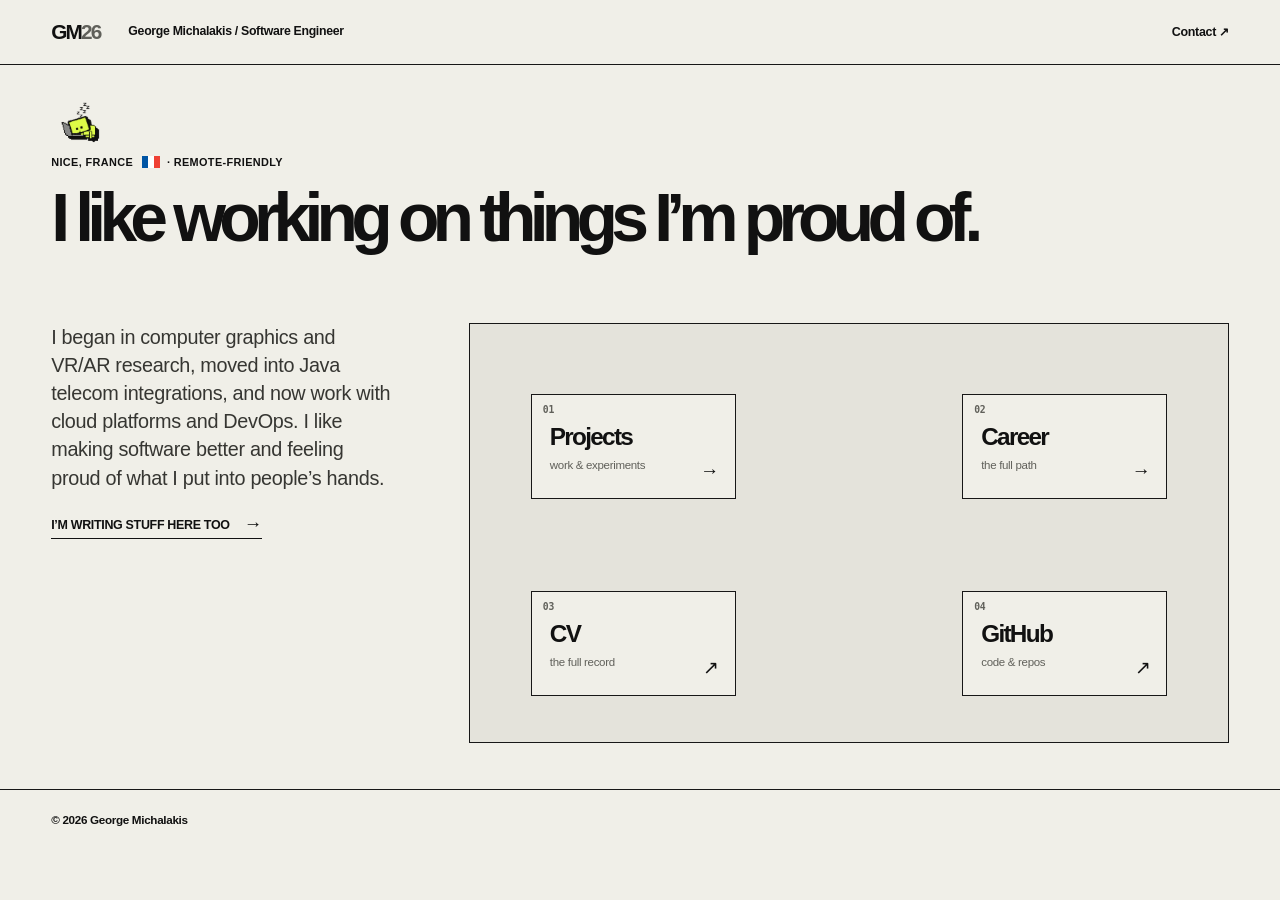
==== commit 0aab44b2: "Add DEV articles page and daily sync" ====
--- a/index.html
+++ b/index.html
@@ -48,7 +48,7 @@
   <main id="main" class="home-main">
     <p class="eyebrow"><img class="home-title-sticker" src="assets/sticker-laptop-cutout.png" alt="Pixel robot working at a laptop">Nice, France <span class="french-flag" aria-hidden="true"></span> · Remote-friendly</p>
     <h1>I like working on things I’m proud of.</h1>
-    <p class="intro">I began in computer graphics and VR/AR research, moved into Java telecom integrations, and now work with cloud platforms and DevOps. I like making software better and feeling proud of what I put into people’s hands.</p>
+    <div class="intro-block"><p class="intro">I began in computer graphics and VR/AR research, moved into Java telecom integrations, and now work with cloud platforms and DevOps. I like making software better and feeling proud of what I put into people’s hands.</p><a class="writing-link" href="articles.html">I’m writing stuff here too <span>→</span></a></div>
     <section class="route-map" aria-label="Portfolio destinations">
       <a class="map-node node-projects" href="projects.html"><span>01</span><b>Projects</b><small>work & experiments</small><em>→</em><img class="route-preview" src="assets/route-projects.png" alt=""></a>
       <a class="map-node node-career" href="experience.html"><span>02</span><b>Career</b><small>the full path</small><em>→</em><img class="route-preview" src="assets/route-career.png" alt=""></a>
--- a/styles.css
+++ b/styles.css
@@ -20,8 +20,15 @@
 /* Route scout: a small pixel pet whose held item changes with the selected route. */
 .pixel-pet{animation:pet-bob 2.4s ease-in-out infinite}.pixel-pet .pet-shadow{position:absolute;bottom:5px;left:26px;width:80px;height:11px;background:#bbb9af}.pixel-pet .pet-antenna{position:absolute;top:1px;left:65px;width:4px;height:18px;background:var(--ink)}.pixel-pet .pet-antenna::before{position:absolute;top:-7px;left:-4px;width:12px;height:12px;border:3px solid var(--ink);background:var(--acid);content:""}.pixel-pet .pet-ear{position:absolute;top:27px;width:14px;height:18px;background:var(--ink)}.pixel-pet .pet-ear-left{left:12px}.pixel-pet .pet-ear-right{right:12px}.pixel-pet .pet-head{position:absolute;top:27px;left:21px;width:90px;height:67px;border:4px solid var(--ink);background:var(--acid);box-shadow:6px 6px 0 var(--ink)}.pixel-pet .pet-head i{position:absolute;top:22px;width:10px;height:10px;background:var(--ink)}.pixel-pet .pet-head i:first-child{left:23px}.pixel-pet .pet-head i:nth-child(2){right:23px}.pixel-pet .pet-head b{position:absolute;bottom:10px;left:38px;font:900 24px/.5 ui-monospace,SFMono-Regular,Menlo,monospace}.pixel-pet .pet-body{position:absolute;top:91px;left:39px;width:53px;height:35px;border:4px solid var(--ink);background:var(--paper)}.pixel-pet .pet-body::before{position:absolute;top:7px;left:17px;width:11px;height:11px;background:var(--acid);content:""}.pixel-pet .pet-arm{position:absolute;top:96px;width:17px;height:26px;border:4px solid var(--ink);background:var(--acid)}.pixel-pet .pet-arm-left{left:24px;border-right:0}.pixel-pet .pet-arm-right{right:24px;border-left:0}.pixel-pet .pet-feet{position:absolute;bottom:12px;left:35px;width:62px;height:11px;border:4px solid var(--ink);border-top:0;background:var(--paper)}.pixel-pet .pet-prop{position:absolute;z-index:2;top:102px;left:calc(50% - 16px);width:32px;height:25px;border:3px solid var(--ink);background:var(--acid);opacity:0;transform:translateY(9px) scale(.7);transition:opacity .18s ease,transform .18s ease}.pixel-pet .pet-prop span{position:absolute}.pixel-pet .pet-prop-projects{border-top-width:8px}.pixel-pet .pet-prop-projects span{top:-11px;left:3px;width:14px;height:7px;border:3px solid var(--ink);border-bottom:0;background:var(--acid)}.pixel-pet .pet-prop-career{width:25px;height:23px;background:var(--paper)}.pixel-pet .pet-prop-career span{top:-10px;left:5px;width:10px;height:9px;border:3px solid var(--ink);border-bottom:0}.pixel-pet .pet-prop-cv{width:22px;height:29px;background:var(--paper)}.pixel-pet .pet-prop-cv::before,.pixel-pet .pet-prop-cv::after{position:absolute;left:4px;width:9px;height:3px;background:var(--ink);content:""}.pixel-pet .pet-prop-cv::before{top:7px}.pixel-pet .pet-prop-cv::after{top:14px}.pixel-pet .pet-prop-github{width:38px;height:19px;top:106px}.pixel-pet .pet-prop-github::before{position:absolute;top:-10px;left:11px;width:11px;height:9px;border:3px solid var(--ink);border-bottom:0;content:""}.pixel-pet .pet-prop-github span{right:-8px;bottom:-9px;width:10px;height:3px;background:var(--ink);box-shadow:-8px -6px 0 var(--ink),-16px -12px 0 var(--ink)}.pixel-pet .pet-caption{position:absolute;right:-28px;bottom:2px;color:var(--muted);font:800 .56rem/.95 ui-monospace,SFMono-Regular,Menlo,monospace;text-align:right;opacity:0;transform:translateY(3px);transition:opacity .18s ease,transform .18s ease}.pixel-pet .pet-caption-idle{opacity:1;transform:none}.route-map:has(.node-projects:hover,.node-projects:focus-visible) .pet-prop-projects,.route-map:has(.node-career:hover,.node-career:focus-visible) .pet-prop-career,.route-map:has(.node-cv:hover,.node-cv:focus-visible) .pet-prop-cv,.route-map:has(.node-github:hover,.node-github:focus-visible) .pet-prop-github{opacity:1;transform:none}.route-map:has(.node-projects:hover,.node-projects:focus-visible) .pet-caption-idle,.route-map:has(.node-career:hover,.node-career:focus-visible) .pet-caption-idle,.route-map:has(.node-cv:hover,.node-cv:focus-visible) .pet-caption-idle,.route-map:has(.node-github:hover,.node-github:focus-visible) .pet-caption-idle{opacity:0}.route-map:has(.node-projects:hover,.node-projects:focus-visible) .pet-caption-projects,.route-map:has(.node-career:hover,.node-career:focus-visible) .pet-caption-career,.route-map:has(.node-cv:hover,.node-cv:focus-visible) .pet-caption-cv,.route-map:has(.node-github:hover,.node-github:focus-visible) .pet-caption-github{opacity:1;transform:none}@keyframes pet-bob{50%{margin-top:-5px}}
 .case-card{position:relative}.content-sticker{position:absolute;top:203px;right:13px;width:86px;height:86px;object-fit:cover;}.case-card:has(.content-sticker) h2{max-width:68%}.career-path li>div{position:relative}.timeline-sticker{position:absolute;top:0;right:0;width:94px;height:94px;object-fit:cover;}.career-path li:has(.timeline-sticker) h2,.career-path li:has(.timeline-sticker) p:not(.eyebrow){max-width:calc(100% - 118px)}
+.vr-showcase{margin-top:14px;border:1px solid var(--line);background:var(--ink);color:var(--paper)}.vr-showcase-intro{padding:clamp(24px,4vw,46px);border-bottom:1px solid rgba(240,239,232,.4)}.vr-showcase .eyebrow{color:var(--acid)}.vr-showcase h2{max-width:700px;margin:15px 0;font-size:clamp(2.1rem,4.3vw,4.5rem);letter-spacing:-.09em;line-height:.88}.vr-showcase-intro>p:not(.eyebrow):not(.tags){max-width:640px;margin:0;color:#d5d4ce;font-size:1.05rem}.vr-showcase .tags{max-width:640px;margin-top:25px;border-color:rgba(240,239,232,.35);color:var(--paper)}.vr-project-grid{display:grid;grid-template-columns:repeat(2,minmax(0,1fr))}.vr-project-card{display:flex;min-height:270px;border-right:1px solid rgba(240,239,232,.4);border-bottom:1px solid rgba(240,239,232,.4);background:var(--ink);color:var(--paper);text-decoration:none;transition:background .18s ease,color .18s ease}.vr-project-card:nth-child(2n){border-right:0}.vr-project-card:nth-last-child(-n+2){border-bottom:0}.vr-project-card:hover,.vr-project-card:focus-visible{background:var(--acid);color:var(--ink);outline:0}.vr-project-image{position:relative;display:block;width:47%;min-width:47%;overflow:hidden;border-right:1px solid rgba(240,239,232,.4);background:#292929}.vr-project-image img{width:100%;height:100%;object-fit:cover;filter:saturate(.75) contrast(1.1);transition:transform .25s ease,filter .25s ease}.vr-project-card:hover .vr-project-image img,.vr-project-card:focus-visible .vr-project-image img{transform:scale(1.06);filter:saturate(1) contrast(1.05)}.vr-project-image b{position:absolute;right:10px;bottom:10px;padding:6px 8px;background:var(--acid);color:var(--ink);font-size:.65rem;letter-spacing:.02em;text-transform:uppercase}.vr-project-content{display:flex;flex:1;flex-direction:column;padding:20px}.vr-project-content strong{display:block;margin:18px 0 11px;font-size:clamp(1.35rem,2.1vw,2.2rem);letter-spacing:-.07em;line-height:.96}.vr-project-content small{color:#d5d4ce;font-size:.82rem;line-height:1.42}.vr-project-card:hover .vr-project-content small,.vr-project-card:focus-visible .vr-project-content small{color:#25251f}@media(max-width:760px){.vr-project-grid{grid-template-columns:1fr}.vr-project-card,.vr-project-card:nth-child(2n),.vr-project-card:nth-last-child(-n+2){min-height:235px;border-right:0;border-bottom:1px solid rgba(240,239,232,.4)}.vr-project-card:last-child{border-bottom:0}.vr-project-image{width:43%;min-width:43%}.vr-project-content{padding:17px}.vr-project-content strong{margin:15px 0 8px}.vr-project-content small{font-size:.76rem}}
+.case-link{color:inherit;text-decoration:none;cursor:pointer;transition:transform .18s ease,box-shadow .18s ease,background .18s ease}.case-link:hover,.case-link:focus-visible{box-shadow:7px 7px 0 var(--ink);outline:0;transform:translate(-4px,-4px);background:#fff}.case-link.bright:hover,.case-link.bright:focus-visible{background:#ecff9a}.case-link-cta{display:flex;justify-content:space-between;margin-top:25px;padding:13px 0 2px;border-top:1px solid rgba(17,17,17,.3);font-size:.76rem;font-weight:800;text-transform:uppercase}.case-link-cta b{font-size:1.25rem;line-height:.7;transition:transform .18s ease}.case-link:hover .case-link-cta b,.case-link:focus-visible .case-link-cta b{transform:translateX(5px)}.case-link .tags{margin-top:15px}.vr-video-list{max-width:1050px;margin:clamp(50px,7vw,90px) 0 0;border-top:1px solid var(--line)}.vr-video{display:grid;grid-template-columns:220px minmax(0,1fr) auto;gap:clamp(19px,3.5vw,48px);align-items:center;padding:18px 0;border-bottom:1px solid var(--line);color:inherit;text-decoration:none;transition:background .18s ease}.vr-video:hover,.vr-video:focus-visible{margin-inline:-18px;padding-inline:18px;background:var(--acid);outline:0}.vr-video img{display:block;width:220px;aspect-ratio:4/3;object-fit:cover;filter:contrast(1.08)}.vr-video h2{margin:10px 0 8px;font-size:clamp(1.65rem,3vw,3rem);letter-spacing:-.075em;line-height:.94}.vr-video div>p:not(.eyebrow){max-width:570px;margin:0;color:#393936}.vr-video>span{display:flex;gap:12px;align-items:center;font-size:.76rem;font-weight:800;text-transform:uppercase}.vr-video>span b{font-size:1.25rem}@media(max-width:760px){.vr-video{grid-template-columns:112px minmax(0,1fr);gap:15px;padding:14px 0}.vr-video img{width:112px}.vr-video>span{grid-column:2;justify-self:start}.vr-video:hover,.vr-video:focus-visible{margin-inline:-10px;padding-inline:10px}.vr-video h2{font-size:1.5rem}.vr-video div>p:not(.eyebrow){font-size:.83rem}.vr-video .eyebrow{font-size:.58rem}}
 @media(max-width:760px){.content-sticker{top:183px;width:74px;height:74px}.timeline-sticker{width:72px;height:72px}.career-path li:has(.timeline-sticker) h2,.career-path li:has(.timeline-sticker) p:not(.eyebrow){max-width:calc(100% - 92px)}}
 
 /* Career is a compact overview: the intro and three chapters share one row. */
 .career-page .detail-page{display:grid;grid-template-columns:minmax(310px,.66fr) minmax(720px,1.54fr);gap:clamp(42px,6vw,96px);align-items:start}.career-page .page-intro h1{max-width:620px;font-size:clamp(3rem,4.5vw,4.7rem);line-height:.9}.career-page .career-path{max-width:none;display:grid;grid-template-columns:1fr;gap:0;border:0;margin:0}.career-page .career-path li{display:block;min-height:0;padding:18px 0;border:0;background:transparent}.career-page .career-path li:first-child{padding-top:0}.career-page .career-path li+li{border-top:1px solid var(--line)}.career-page .career-path li>div{display:flex;flex-direction:column;height:100%}.career-page .career-path time{display:block;margin-bottom:20px}.career-page .timeline-sticker{position:absolute;top:0;right:0;order:initial;width:108px;height:108px;margin:0;object-fit:contain}.career-page .career-path h2{order:initial;margin:0 0 8px;font-size:clamp(1.2rem,1.55vw,1.7rem)}.career-page .career-path p:not(.eyebrow){order:initial;max-width:calc(100% - 132px)!important;font-size:.87rem}.career-page .career-path .eyebrow{order:0;margin:0}
 @media(max-width:960px){.career-page .detail-page{display:block}.career-page .career-path{margin-top:42px}}@media(max-width:760px){.career-page .career-path{display:block}.career-page .career-path li{min-height:0;margin-bottom:14px}.career-page .timeline-sticker{width:88px;height:88px}.career-page .page-intro h1{font-size:clamp(2.8rem,13vw,4.8rem)}}
+.career-page .career-path li.career-tutor .timeline-sticker,.career-page .career-path li.career-degree-entry .timeline-sticker{top:0;right:12px;width:84px;height:84px}@media(max-width:760px){.career-page .career-path li.career-tutor .timeline-sticker,.career-page .career-path li.career-degree-entry .timeline-sticker{right:8px;width:70px;height:70px}}
+
+/* Articles route and the DEV-powered writing index. */
+.intro-block{max-width:590px}.intro-block .intro{max-width:none}.writing-link{display:inline-flex;align-items:center;gap:14px;margin-top:24px;padding-bottom:4px;border-bottom:1px solid var(--ink);font-size:.78rem;font-weight:800;text-decoration:none;text-transform:uppercase}.writing-link span{font-size:1.15rem;line-height:.7;transition:transform .18s ease}.writing-link:hover span,.writing-link:focus-visible span{transform:translateX(5px)}
+.articles-page .detail-page{max-width:1160px}.article-sync-status{margin:clamp(48px,7vw,86px) 0 0;padding:12px 0;border-top:1px solid var(--line);border-bottom:1px solid var(--line);color:var(--muted);font:700 .7rem/1.3 ui-monospace,SFMono-Regular,Menlo,monospace;text-transform:uppercase}.article-sync-status.has-error{color:#8c2020}.article-list{border-bottom:1px solid var(--line)}.article-card{display:grid;grid-template-columns:minmax(230px,.8fr) minmax(0,1.2fr);border-bottom:1px solid var(--line);background:var(--soft)}.article-card:last-child{border-bottom:0}.article-image{display:block;min-height:245px;overflow:hidden;border-right:1px solid var(--line);background:var(--ink)}.article-image img{display:block;width:100%;height:100%;object-fit:cover;filter:saturate(.7) contrast(1.05);transition:filter .2s ease,transform .2s ease}.article-card:hover .article-image img{filter:saturate(1) contrast(1);transform:scale(1.03)}.article-image-placeholder{display:grid;width:100%;height:100%;place-items:center;color:var(--acid);font:900 3rem/1 ui-monospace,SFMono-Regular,Menlo,monospace}.article-content{display:flex;min-height:245px;flex-direction:column;padding:clamp(20px,3vw,36px)}.article-content h2{margin:18px 0 11px;font-size:clamp(1.65rem,3.2vw,3.3rem);letter-spacing:-.075em;line-height:.92}.article-content h2 a{text-decoration:none}.article-content h2 a:hover{text-decoration:underline;text-decoration-thickness:2px;text-underline-offset:4px}.article-content>p:not(.eyebrow){max-width:560px;margin:0;color:#393936}.article-meta{display:flex;align-items:end;justify-content:space-between;gap:20px;margin-top:auto;padding-top:25px}.article-meta>a{font-size:.75rem;font-weight:800;text-decoration:none;text-transform:uppercase;white-space:nowrap}.article-meta>a:hover{text-decoration:underline;text-underline-offset:3px}.article-meta>a b{font-size:1rem}.article-tags{display:flex;flex-wrap:wrap;gap:6px}.article-tags span{padding:3px 6px;border:1px solid rgba(17,17,17,.36);font:700 .62rem/1 ui-monospace,SFMono-Regular,Menlo,monospace;text-transform:uppercase}@media(max-width:760px){.node-articles{top:calc(50% - 33px);left:calc(50% - 83px);width:166px!important;min-height:84px!important;padding:13px!important}.articles-page .detail-page{padding-bottom:68px}.article-card{grid-template-columns:1fr}.article-image{min-height:180px;border-right:0;border-bottom:1px solid var(--line)}.article-content{min-height:0}.article-meta{align-items:start;flex-direction:column;gap:14px;padding-top:20px}}
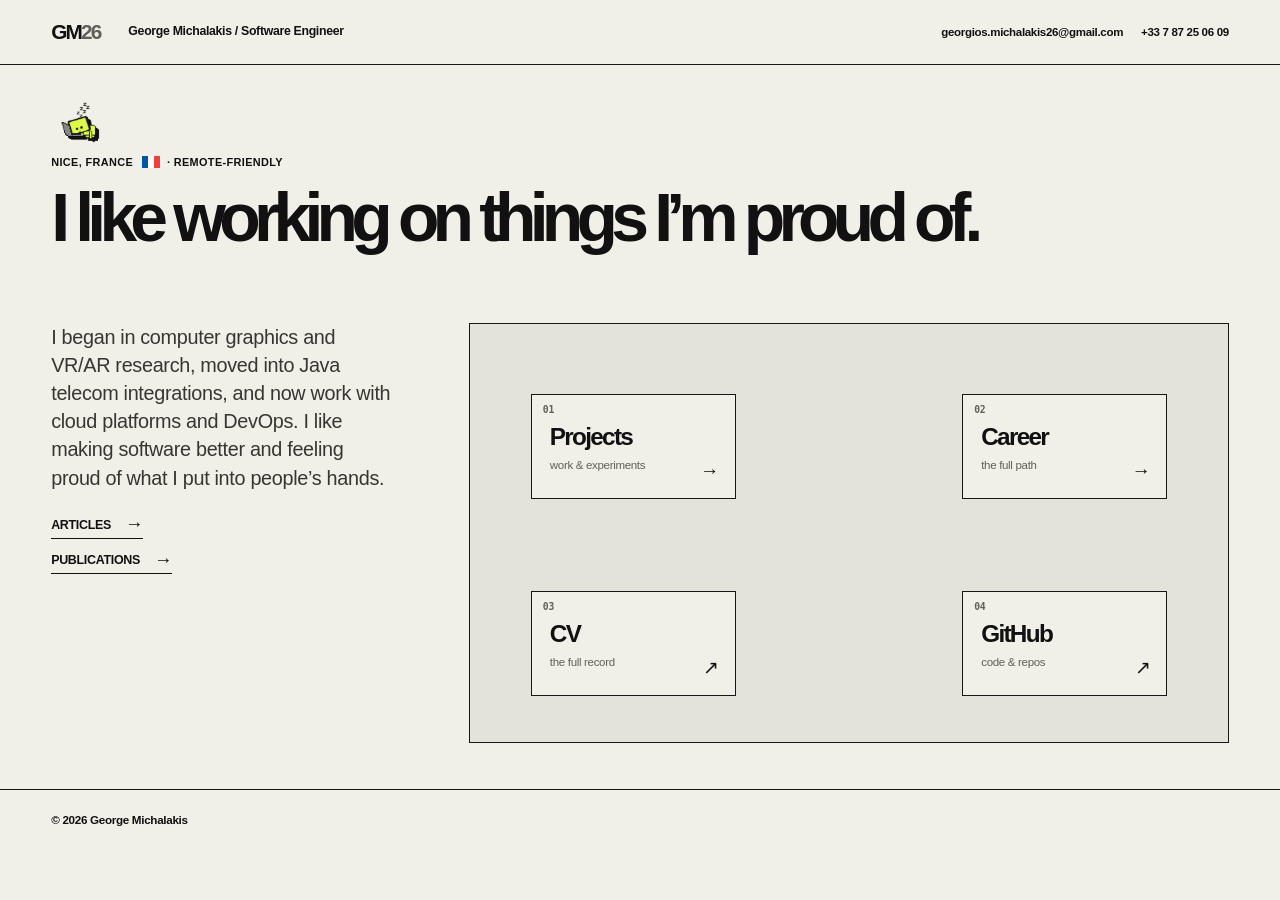
==== commit 7fe77506: "Add publications and thesis links" ====
--- a/index.html
+++ b/index.html
@@ -44,15 +44,15 @@
 </head>
 <body class="home-page">
   <a class="skip-link" href="#main">Skip to main content</a>
-  <header class="site-header"><a class="brand" href="index.html">GM<span>26</span></a><p>George Michalakis / Software Engineer</p><a class="header-link" href="mailto:georgios.michalakis26@gmail.com">Contact ↗</a></header>
+  <header class="site-header"><a class="brand" href="index.html">GM<span>26</span></a><p>George Michalakis / Software Engineer</p><span class="header-contact"><a href="mailto:georgios.michalakis26@gmail.com">georgios.michalakis26@gmail.com</a><a href="tel:+33787250609">+33 7 87 25 06 09</a></span></header>
   <main id="main" class="home-main">
     <p class="eyebrow"><img class="home-title-sticker" src="assets/sticker-laptop-cutout.png" alt="Pixel robot working at a laptop">Nice, France <span class="french-flag" aria-hidden="true"></span> · Remote-friendly</p>
     <h1>I like working on things I’m proud of.</h1>
-    <div class="intro-block"><p class="intro">I began in computer graphics and VR/AR research, moved into Java telecom integrations, and now work with cloud platforms and DevOps. I like making software better and feeling proud of what I put into people’s hands.</p><a class="writing-link" href="articles.html">I’m writing stuff here too <span>→</span></a></div>
+    <div class="intro-block"><p class="intro">I began in computer graphics and VR/AR research, moved into Java telecom integrations, and now work with cloud platforms and DevOps. I like making software better and feeling proud of what I put into people’s hands.</p><div class="home-secondary-links"><a class="writing-link" href="articles.html">Articles <span>→</span></a><a class="writing-link" href="publications.html">Publications <span>→</span></a></div></div>
     <section class="route-map" aria-label="Portfolio destinations">
       <a class="map-node node-projects" href="projects.html"><span>01</span><b>Projects</b><small>work & experiments</small><em>→</em><img class="route-preview" src="assets/route-projects.png" alt=""></a>
       <a class="map-node node-career" href="experience.html"><span>02</span><b>Career</b><small>the full path</small><em>→</em><img class="route-preview" src="assets/route-career.png" alt=""></a>
-      <a class="map-node node-cv" href="assets/GeorgeMichalakisCV.pdf?v=20260718-3" target="_blank" rel="noreferrer"><span>03</span><b>CV</b><small>the full record</small><em>↗</em><img class="route-preview" src="assets/route-cv.png" alt=""></a>
+      <a class="map-node node-cv" href="assets/GeorgeMichalakisCV.pdf?v=20260906-3" target="_blank" rel="noreferrer"><span>03</span><b>CV</b><small>the full record</small><em>↗</em><img class="route-preview" src="assets/route-cv.png" alt=""></a>
       <a class="map-node node-github" href="https://github.com/Thegm26" target="_blank" rel="noreferrer"><span>04</span><b>GitHub</b><small>code & repos</small><em>↗</em><img class="route-preview" src="assets/route-github.png" alt=""></a>
     </section>
   </main>
--- a/styles.css
+++ b/styles.css
@@ -32,3 +32,13 @@
 /* Articles route and the DEV-powered writing index. */
 .intro-block{max-width:590px}.intro-block .intro{max-width:none}.writing-link{display:inline-flex;align-items:center;gap:14px;margin-top:24px;padding-bottom:4px;border-bottom:1px solid var(--ink);font-size:.78rem;font-weight:800;text-decoration:none;text-transform:uppercase}.writing-link span{font-size:1.15rem;line-height:.7;transition:transform .18s ease}.writing-link:hover span,.writing-link:focus-visible span{transform:translateX(5px)}
 .articles-page .detail-page{max-width:1160px}.article-sync-status{margin:clamp(48px,7vw,86px) 0 0;padding:12px 0;border-top:1px solid var(--line);border-bottom:1px solid var(--line);color:var(--muted);font:700 .7rem/1.3 ui-monospace,SFMono-Regular,Menlo,monospace;text-transform:uppercase}.article-sync-status.has-error{color:#8c2020}.article-list{border-bottom:1px solid var(--line)}.article-card{display:grid;grid-template-columns:minmax(230px,.8fr) minmax(0,1.2fr);border-bottom:1px solid var(--line);background:var(--soft)}.article-card:last-child{border-bottom:0}.article-image{display:block;min-height:245px;overflow:hidden;border-right:1px solid var(--line);background:var(--ink)}.article-image img{display:block;width:100%;height:100%;object-fit:cover;filter:saturate(.7) contrast(1.05);transition:filter .2s ease,transform .2s ease}.article-card:hover .article-image img{filter:saturate(1) contrast(1);transform:scale(1.03)}.article-image-placeholder{display:grid;width:100%;height:100%;place-items:center;color:var(--acid);font:900 3rem/1 ui-monospace,SFMono-Regular,Menlo,monospace}.article-content{display:flex;min-height:245px;flex-direction:column;padding:clamp(20px,3vw,36px)}.article-content h2{margin:18px 0 11px;font-size:clamp(1.65rem,3.2vw,3.3rem);letter-spacing:-.075em;line-height:.92}.article-content h2 a{text-decoration:none}.article-content h2 a:hover{text-decoration:underline;text-decoration-thickness:2px;text-underline-offset:4px}.article-content>p:not(.eyebrow){max-width:560px;margin:0;color:#393936}.article-meta{display:flex;align-items:end;justify-content:space-between;gap:20px;margin-top:auto;padding-top:25px}.article-meta>a{font-size:.75rem;font-weight:800;text-decoration:none;text-transform:uppercase;white-space:nowrap}.article-meta>a:hover{text-decoration:underline;text-underline-offset:3px}.article-meta>a b{font-size:1rem}.article-tags{display:flex;flex-wrap:wrap;gap:6px}.article-tags span{padding:3px 6px;border:1px solid rgba(17,17,17,.36);font:700 .62rem/1 ui-monospace,SFMono-Regular,Menlo,monospace;text-transform:uppercase}@media(max-width:760px){.node-articles{top:calc(50% - 33px);left:calc(50% - 83px);width:166px!important;min-height:84px!important;padding:13px!important}.articles-page .detail-page{padding-bottom:68px}.article-card{grid-template-columns:1fr}.article-image{min-height:180px;border-right:0;border-bottom:1px solid var(--line)}.article-content{min-height:0}.article-meta{align-items:start;flex-direction:column;gap:14px;padding-top:20px}}
+
+.article-groups{padding-top:clamp(32px,5vw,58px)}.article-category-tabs{display:flex;flex-wrap:wrap;gap:10px;margin-bottom:clamp(42px,6vw,72px)}.article-category-tab{display:flex;align-items:center;gap:18px;padding:13px 17px;border:1px solid var(--ink);background:transparent;color:var(--ink);font:800 .78rem/1 ui-monospace,SFMono-Regular,Menlo,monospace;text-transform:uppercase;cursor:pointer}.article-category-tab span{display:grid;min-width:22px;height:22px;place-items:center;border:1px solid currentColor;border-radius:50%;font-size:.65rem}.article-category-tab:hover,.article-category-tab[aria-selected=true]{background:var(--ink);color:var(--acid)}.article-category-tab:focus-visible{outline:3px solid var(--acid);outline-offset:3px}.article-group[hidden]{display:none}.article-group-heading{display:grid;grid-template-columns:minmax(0,1.15fr) minmax(260px,.85fr);gap:24px;align-items:end;padding:0 0 20px;border-bottom:1px solid var(--line)}.article-group-heading .eyebrow{grid-column:1/-1;margin:0}.article-group-heading h2{margin:0;max-width:700px;font-size:clamp(2.1rem,5vw,5rem);letter-spacing:-.075em;line-height:.9}.article-group-heading>p:last-child{margin:0;max-width:520px;color:var(--muted)}@media(max-width:760px){.article-category-tabs{display:grid;grid-template-columns:1fr 1fr}.article-category-tab{justify-content:space-between}.article-group-heading{grid-template-columns:1fr}.article-group-heading .eyebrow{grid-column:auto}.article-group-heading h2{font-size:clamp(2.2rem,13vw,4rem)}}
+
+.article-category-grid{display:grid;grid-template-columns:1fr 1fr;gap:18px;margin-top:clamp(50px,8vw,100px)}.article-category-card{display:flex;min-height:360px;flex-direction:column;padding:clamp(25px,4vw,48px);border:1px solid var(--ink);background:var(--soft);color:var(--ink);text-decoration:none;transition:background .18s ease,color .18s ease,transform .18s ease}.article-category-card h2{margin:auto 0 18px;font-size:clamp(2.8rem,6vw,6rem);letter-spacing:-.08em;line-height:.85}.article-category-card>p:not(.eyebrow){max-width:420px;margin:0;color:inherit}.article-category-card>span{margin-top:34px;font-size:.76rem;font-weight:900;text-transform:uppercase}.article-category-card:hover{background:var(--ink);color:var(--acid);transform:translateY(-4px)}.article-category-card:focus-visible{outline:4px solid var(--acid);outline-offset:4px}@media(max-width:760px){.article-category-grid{grid-template-columns:1fr}.article-category-card{min-height:280px}}
+
+/* Peer-reviewed work on the applied-research page. */
+.publication-section{max-width:1050px;margin:clamp(70px,10vw,130px) 0 0}.publication-heading{display:grid;grid-template-columns:minmax(0,1.2fr) minmax(260px,.8fr);gap:18px 40px;align-items:end;padding-bottom:25px;border-bottom:1px solid var(--line)}.publication-heading .eyebrow{grid-column:1/-1}.publication-heading h2{margin:0;font-size:clamp(3.2rem,7vw,7rem);letter-spacing:-.09em;line-height:.82}.publication-heading>p:last-child{max-width:390px;margin:0;color:var(--muted)}.publication-list{margin:0;padding:0;list-style:none}.publication-list li{display:grid;grid-template-columns:150px minmax(0,1.15fr) minmax(220px,.85fr) auto;gap:18px 28px;align-items:start;padding:25px 0;border-bottom:1px solid var(--line)}.publication-list li>div{display:flex;flex-direction:column;gap:7px}.publication-list time{font:900 1.35rem/1 ui-monospace,SFMono-Regular,Menlo,monospace}.publication-list li>div span{color:var(--muted);font-size:.65rem;font-weight:800;text-transform:uppercase}.publication-list h3{margin:0;font-size:clamp(1.2rem,2vw,1.75rem);letter-spacing:-.055em;line-height:1.05}.publication-list li>p{margin:0;color:#393936;font-size:.78rem;line-height:1.5}.publication-list li>a{font-size:.7rem;font-weight:900;text-decoration:none;text-transform:uppercase;white-space:nowrap}.publication-list li>a:hover{text-decoration:underline;text-underline-offset:3px}.publication-list li>a b{font-size:1rem}@media(max-width:850px){.publication-heading{grid-template-columns:1fr}.publication-heading .eyebrow{grid-column:auto}.publication-list li{grid-template-columns:110px minmax(0,1fr) auto}.publication-list li>p{grid-column:2/4}}@media(max-width:600px){.publication-list li{grid-template-columns:1fr}.publication-list li>p{grid-column:auto}.publication-list li>a{justify-self:start}.publication-list li>div{flex-direction:row;align-items:center}.publication-heading h2{font-size:clamp(3rem,18vw,5rem)}}
+.header-contact{display:flex;gap:18px;margin-left:auto;font-size:.72rem;font-weight:800}.header-contact a{text-decoration:none}.header-contact a:hover{text-decoration:underline;text-underline-offset:3px}@media(max-width:760px){.header-contact{gap:10px;font-size:.66rem}.header-contact a:first-child{font-size:0}.header-contact a:first-child::after{font-size:.66rem;content:"Email"}}
+.button-row{display:flex;flex-wrap:wrap;gap:9px}.publication-page .publication-section{margin-top:clamp(50px,7vw,90px)}
+.home-secondary-links{display:flex;align-items:flex-start;flex-direction:column;gap:12px;margin-top:24px}.home-secondary-links .writing-link{margin-top:0}
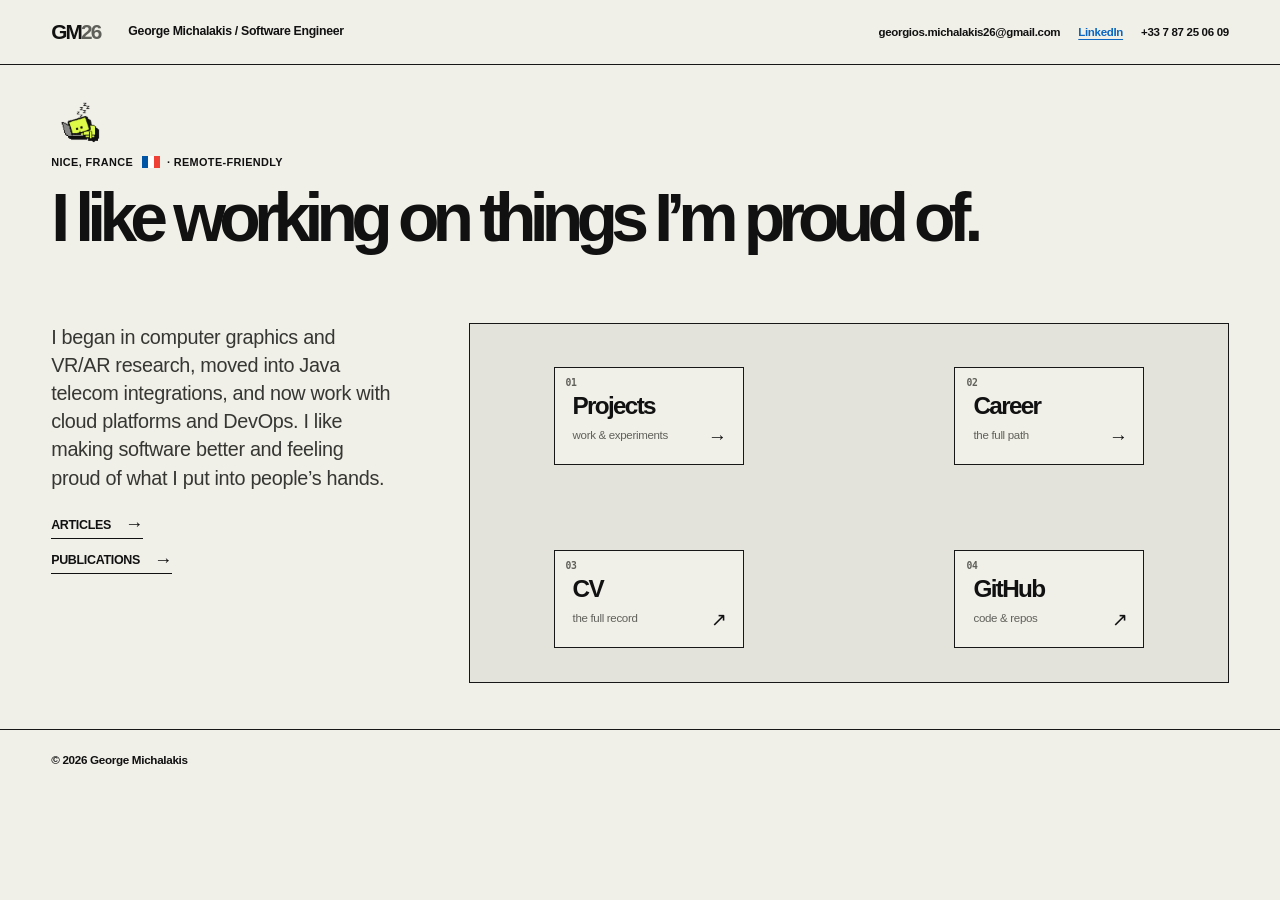
==== commit c3121a3d: "Refine home route map and add LinkedIn link" ====
--- a/index.html
+++ b/index.html
@@ -44,7 +44,7 @@
 </head>
 <body class="home-page">
   <a class="skip-link" href="#main">Skip to main content</a>
-  <header class="site-header"><a class="brand" href="index.html">GM<span>26</span></a><p>George Michalakis / Software Engineer</p><span class="header-contact"><a href="mailto:georgios.michalakis26@gmail.com">georgios.michalakis26@gmail.com</a><a href="tel:+33787250609">+33 7 87 25 06 09</a></span></header>
+  <header class="site-header"><a class="brand" href="index.html">GM<span>26</span></a><p>George Michalakis / Software Engineer</p><span class="header-contact"><a href="mailto:georgios.michalakis26@gmail.com">georgios.michalakis26@gmail.com</a><a class="linkedin-link" href="https://fr.linkedin.com/in/gmichalakis" target="_blank" rel="noreferrer">LinkedIn</a><a href="tel:+33787250609">+33 7 87 25 06 09</a></span></header>
   <main id="main" class="home-main">
     <p class="eyebrow"><img class="home-title-sticker" src="assets/sticker-laptop-cutout.png" alt="Pixel robot working at a laptop">Nice, France <span class="french-flag" aria-hidden="true"></span> · Remote-friendly</p>
     <h1>I like working on things I’m proud of.</h1>
--- a/styles.css
+++ b/styles.css
@@ -40,5 +40,15 @@
 /* Peer-reviewed work on the applied-research page. */
 .publication-section{max-width:1050px;margin:clamp(70px,10vw,130px) 0 0}.publication-heading{display:grid;grid-template-columns:minmax(0,1.2fr) minmax(260px,.8fr);gap:18px 40px;align-items:end;padding-bottom:25px;border-bottom:1px solid var(--line)}.publication-heading .eyebrow{grid-column:1/-1}.publication-heading h2{margin:0;font-size:clamp(3.2rem,7vw,7rem);letter-spacing:-.09em;line-height:.82}.publication-heading>p:last-child{max-width:390px;margin:0;color:var(--muted)}.publication-list{margin:0;padding:0;list-style:none}.publication-list li{display:grid;grid-template-columns:150px minmax(0,1.15fr) minmax(220px,.85fr) auto;gap:18px 28px;align-items:start;padding:25px 0;border-bottom:1px solid var(--line)}.publication-list li>div{display:flex;flex-direction:column;gap:7px}.publication-list time{font:900 1.35rem/1 ui-monospace,SFMono-Regular,Menlo,monospace}.publication-list li>div span{color:var(--muted);font-size:.65rem;font-weight:800;text-transform:uppercase}.publication-list h3{margin:0;font-size:clamp(1.2rem,2vw,1.75rem);letter-spacing:-.055em;line-height:1.05}.publication-list li>p{margin:0;color:#393936;font-size:.78rem;line-height:1.5}.publication-list li>a{font-size:.7rem;font-weight:900;text-decoration:none;text-transform:uppercase;white-space:nowrap}.publication-list li>a:hover{text-decoration:underline;text-underline-offset:3px}.publication-list li>a b{font-size:1rem}@media(max-width:850px){.publication-heading{grid-template-columns:1fr}.publication-heading .eyebrow{grid-column:auto}.publication-list li{grid-template-columns:110px minmax(0,1fr) auto}.publication-list li>p{grid-column:2/4}}@media(max-width:600px){.publication-list li{grid-template-columns:1fr}.publication-list li>p{grid-column:auto}.publication-list li>a{justify-self:start}.publication-list li>div{flex-direction:row;align-items:center}.publication-heading h2{font-size:clamp(3rem,18vw,5rem)}}
 .header-contact{display:flex;gap:18px;margin-left:auto;font-size:.72rem;font-weight:800}.header-contact a{text-decoration:none}.header-contact a:hover{text-decoration:underline;text-underline-offset:3px}@media(max-width:760px){.header-contact{gap:10px;font-size:.66rem}.header-contact a:first-child{font-size:0}.header-contact a:first-child::after{font-size:.66rem;content:"Email"}}
-.button-row{display:flex;flex-wrap:wrap;gap:9px}.publication-page .publication-section{margin-top:clamp(50px,7vw,90px)}
+.publication-page .publication-section{margin-top:clamp(50px,7vw,90px)}
 .home-secondary-links{display:flex;align-items:flex-start;flex-direction:column;gap:12px;margin-top:24px}.home-secondary-links .writing-link{margin-top:0}
+.linkedin-link{color:#0a66c2!important;text-decoration:underline!important;text-decoration-thickness:1px!important;text-underline-offset:3px!important}
+
+/* Keep the home destination grid compact now that the centre hub is gone. */
+@media(min-width:901px){.home-main>.route-map{max-width:780px;height:360px;justify-self:center}.home-main .map-node{width:190px;min-height:98px}.home-main .node-projects,.home-main .node-career{top:43px}.home-main .node-projects,.home-main .node-cv{left:11%}.home-main .node-career,.home-main .node-github{right:11%}.home-main .node-cv,.home-main .node-github{bottom:34px}}
+@media(max-width:760px){.route-map{height:520px}.node-projects,.node-career{top:56px}.node-cv,.node-github{bottom:20px}}
+
+.home-main .node-projects .route-preview,.home-main .node-career .route-preview{width:105px;height:105px;top:-68px}
+.home-main .node-career .route-preview{width:82px;height:82px;top:-54px}
+@media(max-width:760px){.home-main .node-projects .route-preview,.home-main .node-career .route-preview{width:90px;height:90px;top:-58px}}
+@media(max-width:760px){.home-main .node-career .route-preview{width:70px;height:70px;top:-45px}}
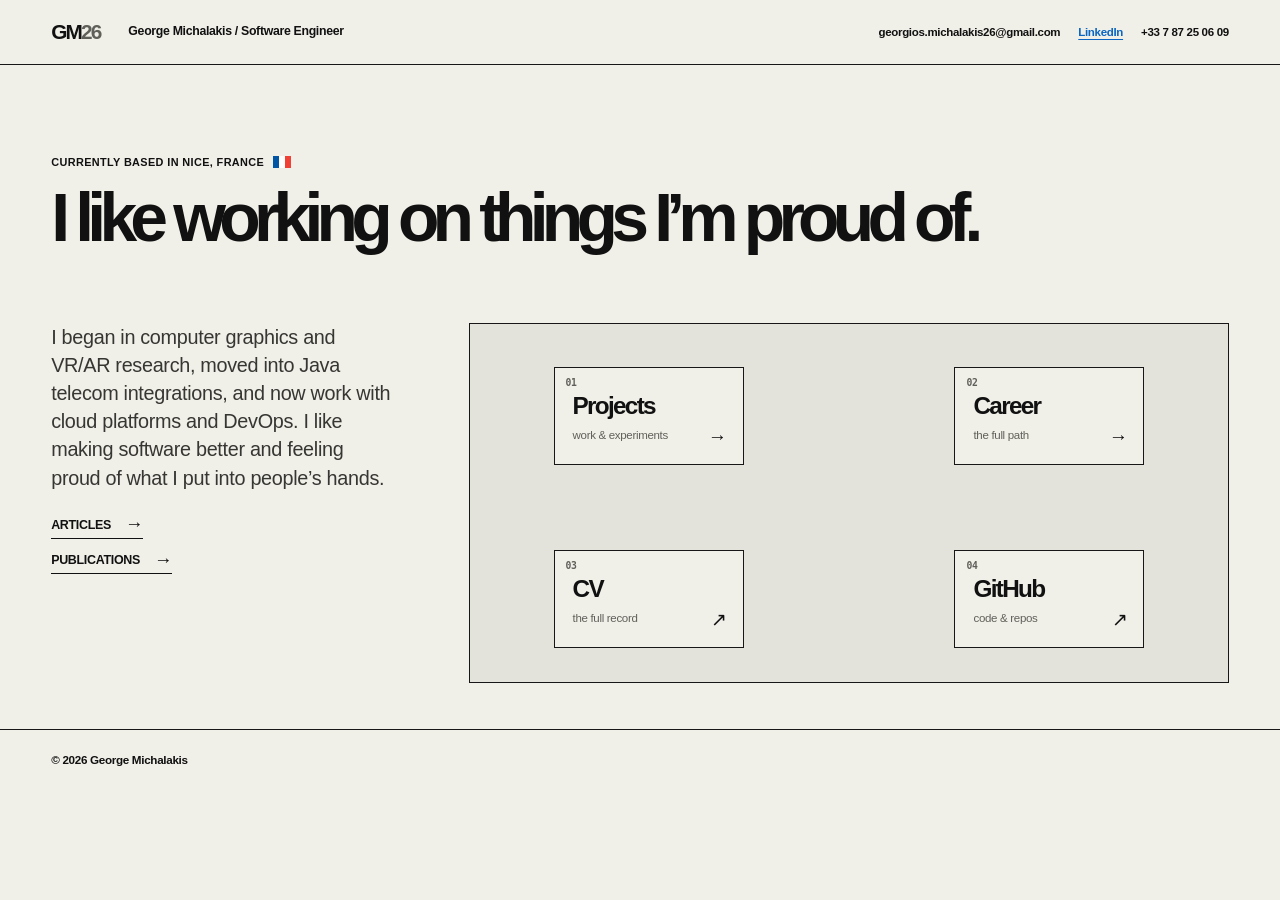
==== commit e845094e: "Add AI-assisted migration case study" ====
--- a/index.html
+++ b/index.html
@@ -46,14 +46,14 @@
   <a class="skip-link" href="#main">Skip to main content</a>
   <header class="site-header"><a class="brand" href="index.html">GM<span>26</span></a><p>George Michalakis / Software Engineer</p><span class="header-contact"><a href="mailto:georgios.michalakis26@gmail.com">georgios.michalakis26@gmail.com</a><a class="linkedin-link" href="https://fr.linkedin.com/in/gmichalakis" target="_blank" rel="noreferrer">LinkedIn</a><a href="tel:+33787250609">+33 7 87 25 06 09</a></span></header>
   <main id="main" class="home-main">
-    <p class="eyebrow"><img class="home-title-sticker" src="assets/sticker-laptop-cutout.png" alt="Pixel robot working at a laptop">Nice, France <span class="french-flag" aria-hidden="true"></span> · Remote-friendly</p>
+    <p class="eyebrow">Currently based in Nice, France <span class="french-flag" aria-hidden="true"></span></p>
     <h1>I like working on things I’m proud of.</h1>
     <div class="intro-block"><p class="intro">I began in computer graphics and VR/AR research, moved into Java telecom integrations, and now work with cloud platforms and DevOps. I like making software better and feeling proud of what I put into people’s hands.</p><div class="home-secondary-links"><a class="writing-link" href="articles.html">Articles <span>→</span></a><a class="writing-link" href="publications.html">Publications <span>→</span></a></div></div>
     <section class="route-map" aria-label="Portfolio destinations">
-      <a class="map-node node-projects" href="projects.html"><span>01</span><b>Projects</b><small>work & experiments</small><em>→</em><img class="route-preview" src="assets/route-projects.png" alt=""></a>
+      <a class="map-node node-projects" href="projects.html"><span>01</span><b>Projects</b><small>work &amp; experiments</small><em>→</em><img class="route-preview" src="assets/route-projects.png" alt=""></a>
       <a class="map-node node-career" href="experience.html"><span>02</span><b>Career</b><small>the full path</small><em>→</em><img class="route-preview" src="assets/route-career.png" alt=""></a>
-      <a class="map-node node-cv" href="assets/GeorgeMichalakisCV.pdf?v=20260906-3" target="_blank" rel="noreferrer"><span>03</span><b>CV</b><small>the full record</small><em>↗</em><img class="route-preview" src="assets/route-cv.png" alt=""></a>
-      <a class="map-node node-github" href="https://github.com/Thegm26" target="_blank" rel="noreferrer"><span>04</span><b>GitHub</b><small>code & repos</small><em>↗</em><img class="route-preview" src="assets/route-github.png" alt=""></a>
+      <a class="map-node node-cv" href="assets/GeorgeMichalakisCV.pdf?v=20260911-9" target="_blank" rel="noreferrer"><span>03</span><b>CV</b><small>the full record</small><em>↗</em><img class="route-preview" src="assets/route-cv.png" alt=""></a>
+      <a class="map-node node-github" href="https://github.com/Thegm26" target="_blank" rel="noreferrer"><span>04</span><b>GitHub</b><small>code &amp; repos</small><em>↗</em><img class="route-preview" src="assets/route-github.png" alt=""></a>
     </section>
   </main>
   <footer><span>© 2026 George Michalakis</span></footer>
--- a/styles.css
+++ b/styles.css
@@ -1,5 +1,4 @@
 .eyebrow{position:relative;display:inline-block}.french-flag{display:inline-block;width:18px;height:12px;margin:0 4px -2px 5px;background:linear-gradient(90deg,#0055a4 0 33.33%,#fff 33.33% 66.66%,#ef4135 66.66%)}@media(max-width:760px){.french-flag{width:15px;height:10px}}
-.home-title-sticker{position:absolute;bottom:calc(100% + 3px);left:0;width:58px;height:58px;object-fit:contain;filter:drop-shadow(3px 3px 0 var(--ink))}@media(max-width:760px){.home-title-sticker{bottom:calc(100% + 3px);left:0;width:48px;height:48px}}
 .home-stickers{display:flex;gap:10px;margin:18px 0 0}.home-stickers img{width:76px;height:76px;object-fit:contain;filter:drop-shadow(3px 3px 0 var(--ink))}
 @media(min-width:901px){.home-main>.home-stickers{grid-column:1;grid-row:3;align-self:start;margin-top:190px}.home-main>.route-map{grid-row:3 / span 2}}
 @media(max-width:760px){.home-stickers img{width:62px;height:62px}}
@@ -23,6 +22,9 @@
 .vr-showcase{margin-top:14px;border:1px solid var(--line);background:var(--ink);color:var(--paper)}.vr-showcase-intro{padding:clamp(24px,4vw,46px);border-bottom:1px solid rgba(240,239,232,.4)}.vr-showcase .eyebrow{color:var(--acid)}.vr-showcase h2{max-width:700px;margin:15px 0;font-size:clamp(2.1rem,4.3vw,4.5rem);letter-spacing:-.09em;line-height:.88}.vr-showcase-intro>p:not(.eyebrow):not(.tags){max-width:640px;margin:0;color:#d5d4ce;font-size:1.05rem}.vr-showcase .tags{max-width:640px;margin-top:25px;border-color:rgba(240,239,232,.35);color:var(--paper)}.vr-project-grid{display:grid;grid-template-columns:repeat(2,minmax(0,1fr))}.vr-project-card{display:flex;min-height:270px;border-right:1px solid rgba(240,239,232,.4);border-bottom:1px solid rgba(240,239,232,.4);background:var(--ink);color:var(--paper);text-decoration:none;transition:background .18s ease,color .18s ease}.vr-project-card:nth-child(2n){border-right:0}.vr-project-card:nth-last-child(-n+2){border-bottom:0}.vr-project-card:hover,.vr-project-card:focus-visible{background:var(--acid);color:var(--ink);outline:0}.vr-project-image{position:relative;display:block;width:47%;min-width:47%;overflow:hidden;border-right:1px solid rgba(240,239,232,.4);background:#292929}.vr-project-image img{width:100%;height:100%;object-fit:cover;filter:saturate(.75) contrast(1.1);transition:transform .25s ease,filter .25s ease}.vr-project-card:hover .vr-project-image img,.vr-project-card:focus-visible .vr-project-image img{transform:scale(1.06);filter:saturate(1) contrast(1.05)}.vr-project-image b{position:absolute;right:10px;bottom:10px;padding:6px 8px;background:var(--acid);color:var(--ink);font-size:.65rem;letter-spacing:.02em;text-transform:uppercase}.vr-project-content{display:flex;flex:1;flex-direction:column;padding:20px}.vr-project-content strong{display:block;margin:18px 0 11px;font-size:clamp(1.35rem,2.1vw,2.2rem);letter-spacing:-.07em;line-height:.96}.vr-project-content small{color:#d5d4ce;font-size:.82rem;line-height:1.42}.vr-project-card:hover .vr-project-content small,.vr-project-card:focus-visible .vr-project-content small{color:#25251f}@media(max-width:760px){.vr-project-grid{grid-template-columns:1fr}.vr-project-card,.vr-project-card:nth-child(2n),.vr-project-card:nth-last-child(-n+2){min-height:235px;border-right:0;border-bottom:1px solid rgba(240,239,232,.4)}.vr-project-card:last-child{border-bottom:0}.vr-project-image{width:43%;min-width:43%}.vr-project-content{padding:17px}.vr-project-content strong{margin:15px 0 8px}.vr-project-content small{font-size:.76rem}}
 .case-link{color:inherit;text-decoration:none;cursor:pointer;transition:transform .18s ease,box-shadow .18s ease,background .18s ease}.case-link:hover,.case-link:focus-visible{box-shadow:7px 7px 0 var(--ink);outline:0;transform:translate(-4px,-4px);background:#fff}.case-link.bright:hover,.case-link.bright:focus-visible{background:#ecff9a}.case-link-cta{display:flex;justify-content:space-between;margin-top:25px;padding:13px 0 2px;border-top:1px solid rgba(17,17,17,.3);font-size:.76rem;font-weight:800;text-transform:uppercase}.case-link-cta b{font-size:1.25rem;line-height:.7;transition:transform .18s ease}.case-link:hover .case-link-cta b,.case-link:focus-visible .case-link-cta b{transform:translateX(5px)}.case-link .tags{margin-top:15px}.vr-video-list{max-width:1050px;margin:clamp(50px,7vw,90px) 0 0;border-top:1px solid var(--line)}.vr-video{display:grid;grid-template-columns:220px minmax(0,1fr) auto;gap:clamp(19px,3.5vw,48px);align-items:center;padding:18px 0;border-bottom:1px solid var(--line);color:inherit;text-decoration:none;transition:background .18s ease}.vr-video:hover,.vr-video:focus-visible{margin-inline:-18px;padding-inline:18px;background:var(--acid);outline:0}.vr-video img{display:block;width:220px;aspect-ratio:4/3;object-fit:cover;filter:contrast(1.08)}.vr-video h2{margin:10px 0 8px;font-size:clamp(1.65rem,3vw,3rem);letter-spacing:-.075em;line-height:.94}.vr-video div>p:not(.eyebrow){max-width:570px;margin:0;color:#393936}.vr-video>span{display:flex;gap:12px;align-items:center;font-size:.76rem;font-weight:800;text-transform:uppercase}.vr-video>span b{font-size:1.25rem}@media(max-width:760px){.vr-video{grid-template-columns:112px minmax(0,1fr);gap:15px;padding:14px 0}.vr-video img{width:112px}.vr-video>span{grid-column:2;justify-self:start}.vr-video:hover,.vr-video:focus-visible{margin-inline:-10px;padding-inline:10px}.vr-video h2{font-size:1.5rem}.vr-video div>p:not(.eyebrow){font-size:.83rem}.vr-video .eyebrow{font-size:.58rem}}
 @media(max-width:760px){.content-sticker{top:183px;width:74px;height:74px}.timeline-sticker{width:72px;height:72px}.career-path li:has(.timeline-sticker) h2,.career-path li:has(.timeline-sticker) p:not(.eyebrow){max-width:calc(100% - 92px)}}
+
+/* Sanitized Spring-to-Quarkus migration case study. */
+.migration-page{max-width:1240px}.migration-page .page-intro{max-width:920px}.migration-proof{display:grid;grid-template-columns:repeat(3,minmax(0,1fr));margin-top:clamp(45px,7vw,78px);border-top:1px solid var(--line);border-left:1px solid var(--line)}.migration-proof>div{display:flex;min-height:142px;flex-direction:column;justify-content:space-between;padding:18px;border-right:1px solid var(--line);border-bottom:1px solid var(--line);background:var(--soft)}.migration-proof>div:first-child{background:var(--acid)}.migration-proof strong{font-size:clamp(1.8rem,3.6vw,3.4rem);letter-spacing:-.08em;line-height:.9}.migration-proof span{max-width:155px;font-size:.73rem;font-weight:800;line-height:1.2;text-transform:uppercase}.migration-diagram{margin:0;border:1px solid var(--line);border-top:0;background:var(--ink)}.migration-diagram img{display:block;width:100%;height:auto}.migration-diagram figcaption{padding:11px 16px;border-top:1px solid rgba(240,239,232,.35);color:#d5d4ce;font-size:.74rem;line-height:1.35}.migration-section,.migration-context,.migration-roles,.migration-outcome{margin-top:clamp(68px,10vw,120px)}.migration-heading{display:grid;grid-template-columns:minmax(0,1.15fr) minmax(260px,.85fr);gap:28px 56px;align-items:end;padding-bottom:23px;border-bottom:1px solid var(--line)}.migration-heading .eyebrow{grid-column:1/-1}.migration-heading h2,.context-copy h2,.migration-outcome h2{max-width:700px;margin:0;font-size:clamp(2.8rem,6.5vw,6.5rem);letter-spacing:-.095em;line-height:.84}.migration-heading>p{max-width:420px;margin:0;color:var(--muted);font-size:.95rem}.migration-flow{margin:0;padding:0;list-style:none;border-bottom:1px solid var(--line)}.migration-flow li{display:grid;grid-template-columns:74px minmax(0,1fr) auto;gap:18px 28px;align-items:center;padding:26px 0;border-top:1px solid var(--line)}.flow-number{align-self:start;color:var(--muted);font:800 .76rem/1 ui-monospace,SFMono-Regular,Menlo,monospace}.migration-flow h3{margin:8px 0 8px;font-size:clamp(1.3rem,2.2vw,2.2rem);letter-spacing:-.065em;line-height:.98}.migration-flow p:not(.eyebrow){max-width:720px;margin:0;color:#393936}.flow-output{align-self:start;min-width:118px;padding:8px 9px;border:1px solid var(--line);background:var(--acid);font:800 .62rem/1.1 ui-monospace,SFMono-Regular,Menlo,monospace;text-align:center;text-transform:uppercase}.flow-boundary{background:linear-gradient(90deg,transparent 0 74px,var(--soft) 74px)}.migration-context{display:grid;grid-template-columns:minmax(260px,.8fr) minmax(0,1.2fr);gap:42px 72px;align-items:start;padding:clamp(24px,4vw,48px);background:var(--ink);color:var(--paper)}.context-copy .eyebrow{color:var(--acid)}.context-copy h2{margin:16px 0}.context-copy>p:not(.eyebrow){max-width:460px;margin:0;color:#d5d4ce}.context-map{display:grid;gap:14px}.context-track{display:grid;grid-template-columns:82px 1fr 1.2fr 20px 1fr 1.2fr;gap:8px;align-items:center;padding:13px;border:1px solid rgba(240,239,232,.4);font-size:.72rem}.context-track>span{color:var(--acid);font-weight:800;text-transform:uppercase}.context-track strong{font-size:.8rem}.context-track small{color:#bbb9b0}.context-track b,.context-merge b,.context-merge i{color:var(--acid);font-style:normal;text-align:center}.context-merge{display:flex;flex-wrap:wrap;gap:9px;align-items:center;padding:16px 0 0;font:800 .63rem/1.2 ui-monospace,SFMono-Regular,Menlo,monospace;text-transform:uppercase}.context-merge>span{width:100%;color:#bbb9b0}.context-merge strong{padding:7px 8px;border:1px solid var(--acid);color:var(--acid)}.role-grid{display:grid;grid-template-columns:repeat(3,1fr);border-top:1px solid var(--line);border-left:1px solid var(--line)}.role-grid article{min-height:245px;padding:22px;border-right:1px solid var(--line);border-bottom:1px solid var(--line);background:var(--soft)}.role-grid article:nth-child(2){background:var(--acid)}.role-grid article>span{display:grid;width:28px;height:28px;place-items:center;border:1px solid currentColor;font:800 .72rem/1 ui-monospace,SFMono-Regular,Menlo,monospace}.role-grid h3{margin:38px 0 10px;font-size:clamp(1.4rem,2.2vw,2.15rem);letter-spacing:-.065em;line-height:.95}.role-grid p{margin:0;color:#393936;font-size:.9rem}.migration-outcome{max-width:930px;padding:clamp(25px,5vw,62px);border:1px solid var(--line);background:var(--acid)}.migration-outcome h2{margin:16px 0 24px}.migration-outcome>p:not(.eyebrow){max-width:680px;margin:0;font-size:clamp(1.05rem,1.6vw,1.35rem);line-height:1.4}.migration-outcome .case-note{margin-top:30px!important;padding-top:14px;border-top:1px solid rgba(17,17,17,.35);font-size:.75rem!important;font-weight:800;text-transform:uppercase}@media(max-width:760px){.migration-proof{grid-template-columns:1fr}.migration-proof>div{min-height:105px}.migration-heading,.migration-context{grid-template-columns:1fr}.migration-heading .eyebrow{grid-column:auto}.migration-flow li{grid-template-columns:42px minmax(0,1fr)}.flow-output{grid-column:2;justify-self:start}.flow-boundary{background:var(--soft)}.context-track{grid-template-columns:1fr 16px 1fr;gap:7px}.context-track span,.context-track small{display:none}.context-track strong{font-size:.7rem}.role-grid{grid-template-columns:1fr}.role-grid article{min-height:0}.role-grid h3{margin:25px 0 9px}.migration-heading h2,.context-copy h2,.migration-outcome h2{font-size:clamp(2.6rem,13vw,4.6rem)}}
 
 /* Career is a compact overview: the intro and three chapters share one row. */
 .career-page .detail-page{display:grid;grid-template-columns:minmax(310px,.66fr) minmax(720px,1.54fr);gap:clamp(42px,6vw,96px);align-items:start}.career-page .page-intro h1{max-width:620px;font-size:clamp(3rem,4.5vw,4.7rem);line-height:.9}.career-page .career-path{max-width:none;display:grid;grid-template-columns:1fr;gap:0;border:0;margin:0}.career-page .career-path li{display:block;min-height:0;padding:18px 0;border:0;background:transparent}.career-page .career-path li:first-child{padding-top:0}.career-page .career-path li+li{border-top:1px solid var(--line)}.career-page .career-path li>div{display:flex;flex-direction:column;height:100%}.career-page .career-path time{display:block;margin-bottom:20px}.career-page .timeline-sticker{position:absolute;top:0;right:0;order:initial;width:108px;height:108px;margin:0;object-fit:contain}.career-page .career-path h2{order:initial;margin:0 0 8px;font-size:clamp(1.2rem,1.55vw,1.7rem)}.career-page .career-path p:not(.eyebrow){order:initial;max-width:calc(100% - 132px)!important;font-size:.87rem}.career-page .career-path .eyebrow{order:0;margin:0}
@@ -52,3 +54,26 @@
 .home-main .node-career .route-preview{width:82px;height:82px;top:-54px}
 @media(max-width:760px){.home-main .node-projects .route-preview,.home-main .node-career .route-preview{width:90px;height:90px;top:-58px}}
 @media(max-width:760px){.home-main .node-career .route-preview{width:70px;height:70px;top:-45px}}
+
+/* One visual migration loop: old Spring service, proven Quarkus replacement, repeat. */
+.migration-story-page{max-width:1240px}.migration-story-page .page-intro{max-width:1000px}.migration-nine{display:flex;gap:18px;align-items:end;max-width:550px;margin-top:clamp(48px,7vw,82px);padding:17px 0;border-top:1px solid var(--line);border-bottom:1px solid var(--line)}.migration-nine strong{font-size:clamp(4rem,9vw,8rem);letter-spacing:-.11em;line-height:.7}.migration-nine span{max-width:180px;font-size:.78rem;font-weight:800;line-height:1.15;text-transform:uppercase}.migration-story{margin-top:clamp(70px,10vw,125px)}.story-heading{max-width:910px;padding-bottom:26px;border-bottom:1px solid var(--line)}.story-heading h2{margin:17px 0 0;font-size:clamp(3rem,7.5vw,7.7rem);letter-spacing:-.105em;line-height:.79}.story-diagram{overflow:hidden;border:1px solid var(--line);border-top:0;background:var(--ink)}.story-rail{position:relative;display:grid;grid-template-columns:repeat(5,1fr);background:var(--paper)}.story-rail::before{position:absolute;top:47%;right:9%;left:9%;height:2px;background:repeating-linear-gradient(90deg,var(--ink) 0 7px,transparent 7px 13px);content:""}.story-rail::after{position:absolute;z-index:1;top:calc(47% - 5px);left:9%;width:10px;height:10px;border:2px solid var(--ink);border-radius:50%;background:var(--acid);animation:migration-travel 7s linear infinite;content:""}.story-stage{position:relative;z-index:2;display:flex;min-height:210px;flex-direction:column;align-items:flex-start;justify-content:flex-end;gap:12px;padding:20px 16px;border:0;border-right:1px solid var(--line);background:transparent;color:var(--ink);text-align:left;cursor:pointer}.story-stage:last-child{border-right:0}.story-stage:hover,.story-stage:focus-visible,.story-stage.is-active{background:var(--acid);outline:0}.story-stage:focus-visible{box-shadow:inset 0 0 0 4px var(--ink)}.stage-index{position:absolute;top:15px;left:16px;color:var(--muted);font:800 .65rem/1 ui-monospace,SFMono-Regular,Menlo,monospace}.story-stage.is-active .stage-index{color:var(--ink)}.story-stage b{max-width:130px;font-size:clamp(1rem,1.65vw,1.45rem);letter-spacing:-.065em;line-height:.9}.service-mark,.service-pair i{display:inline-flex;min-width:74px;min-height:35px;align-items:center;justify-content:center;padding:7px 9px;border:1px solid var(--ink);font:900 .62rem/1 ui-monospace,SFMono-Regular,Menlo,monospace;font-style:normal;letter-spacing:.02em}.spring-mark{background:var(--ink);color:var(--paper)}.quarkus-mark{background:var(--acid);color:var(--ink)}.service-pair{display:flex;gap:4px}.story-stage.is-active .quarkus-mark{box-shadow:4px 4px 0 var(--ink)}.story-panels{min-height:290px;color:var(--paper)}.story-panel{min-height:290px;padding:clamp(25px,4.5vw,58px);animation:story-arrive .25s ease-out}.story-panel .eyebrow{color:var(--acid)}.story-panel h3{max-width:760px;margin:16px 0 17px;font-size:clamp(2.2rem,5.3vw,5.4rem);letter-spacing:-.1em;line-height:.82}.story-panel>p:last-child{max-width:490px;margin:0;color:#d5d4ce;font-size:clamp(1rem,1.4vw,1.2rem)}.story-loop{display:flex;gap:10px;align-items:center;justify-content:center;margin:0;padding:16px;border-top:1px solid rgba(240,239,232,.4);color:var(--acid);font:800 .68rem/1 ui-monospace,SFMono-Regular,Menlo,monospace;text-transform:uppercase}.story-loop span{font-size:1.25rem;animation:story-loop 2.4s linear infinite}@keyframes migration-travel{0%{transform:translateX(0)}100%{transform:translateX(calc(82vw - 10px))}}@keyframes story-arrive{from{opacity:.2;transform:translateY(9px)}to{opacity:1;transform:none}}@keyframes story-loop{to{transform:rotate(360deg)}}@media(prefers-reduced-motion:reduce){.story-rail::after,.story-panel,.story-loop span{animation:none}}@media(max-width:760px){.migration-nine{margin-top:46px}.story-heading h2{font-size:clamp(3rem,14vw,5.2rem)}.story-rail{grid-template-columns:repeat(5,minmax(128px,1fr));overflow-x:auto;scroll-snap-type:x mandatory}.story-stage{min-height:166px;scroll-snap-align:start}.story-stage b{font-size:1.1rem}.story-panels,.story-panel{min-height:245px}.story-panel h3{font-size:clamp(2.2rem,12vw,4.2rem)}@keyframes migration-travel{0%{transform:translateX(0)}100%{transform:translateX(520px)}}}
+
+/* QA refinements: bring the story into the first view and keep every mobile stage self-contained. */
+.migration-story-page{padding-top:clamp(36px,4vw,58px)}.migration-story-page .page-intro h1{max-width:940px;font-size:clamp(3.2rem,6.6vw,6.7rem)}.migration-nine{margin-top:clamp(34px,4vw,52px)}.migration-story{margin-top:clamp(38px,5vw,64px)}.story-heading{padding-bottom:18px}.story-heading h2{font-size:clamp(2.7rem,5.2vw,5.5rem)}.story-rail::after{left:9%;width:18px;height:5px;border:0;border-radius:0;box-shadow:none;animation:migration-travel 7s linear infinite}@keyframes migration-travel{0%{left:9%}100%{left:calc(91% - 18px)}}@media(max-width:760px){.migration-story-page{padding-top:36px}.migration-story-page .page-intro h1{font-size:clamp(3.1rem,14vw,4.7rem)}.migration-story{margin-top:40px}.story-heading h2{font-size:clamp(2.7rem,12vw,4.3rem)}.story-rail{grid-template-columns:repeat(5,minmax(144px,1fr))}.story-stage{overflow:hidden}.story-stage .service-pair{flex-direction:column;gap:3px}.story-stage .service-mark,.story-stage .service-pair i{min-width:67px;min-height:28px;padding:6px;font-size:.55rem}@keyframes migration-travel{0%{left:9%}100%{left:calc(91% - 18px)}}}
+
+/* This must follow the traveler rule above. */
+@media(prefers-reduced-motion:reduce){.story-rail::after{animation:none}}
+
+/* Rectangular migration map: cards carry progression; there is no thin rail or traveler. */
+.story-diagram{padding:clamp(12px,2vw,22px);border-top:1px solid var(--line);background:var(--ink)}.story-rail{gap:clamp(8px,1.2vw,16px);padding:0;background:transparent}.story-rail::before,.story-rail::after{display:none!important;animation:none!important}.story-stage{min-height:238px;padding:48px 17px 17px;border:2px solid rgba(240,239,232,.52);background:var(--paper);overflow:hidden}.story-stage:last-child{border-right:2px solid rgba(240,239,232,.52)}.story-stage:hover{background:#fff}.story-stage.is-active{border-color:var(--acid);background:var(--acid);box-shadow:inset 0 0 0 4px var(--ink),7px 7px 0 rgba(216,255,79,.7)}.story-stage.is-active::after{position:absolute;top:0;right:0;left:0;padding:8px 10px;background:var(--ink);color:var(--acid);font:900 .6rem/1 ui-monospace,SFMono-Regular,Menlo,monospace;letter-spacing:.04em;content:"CURRENT STAGE"}.story-stage:focus-visible{box-shadow:inset 0 0 0 5px var(--ink),0 0 0 4px var(--acid)}.story-stage.is-active:focus-visible{box-shadow:inset 0 0 0 5px var(--ink),0 0 0 4px var(--paper)}.stage-index{top:47px}.story-stage.is-active .stage-index{color:var(--ink)}.story-stage b{max-width:145px}.story-swipe-cue{display:none}.story-loop{margin:18px 0 0;padding:13px 16px;border:1px solid var(--acid);background:var(--ink);color:var(--acid)}@media(max-width:760px){.story-diagram{padding:12px}.story-rail{grid-template-columns:repeat(5,minmax(118px,1fr));gap:10px;scroll-padding-inline:0}.story-stage{min-height:188px;padding:43px 13px 13px}.story-stage:last-child{border-right:2px solid rgba(240,239,232,.52)}.stage-index{top:42px}.story-stage .service-pair{flex-direction:column;gap:3px}.story-stage.is-active::after{padding:7px 8px;font-size:.53rem}.story-swipe-cue{display:flex;gap:8px;align-items:center;margin:10px 0 0;padding:8px 10px;border:1px solid rgba(240,239,232,.52);color:var(--paper);font:800 .62rem/1.25 ui-monospace,SFMono-Regular,Menlo,monospace;text-transform:uppercase}.story-swipe-cue span{color:var(--acid);font-size:1rem;line-height:1}.story-loop{margin-top:12px}}
+
+/* Reusable migration-harness case study. */
+.harness-page{max-width:1240px;padding-top:clamp(36px,4vw,58px)}.harness-intro{max-width:1000px}.harness-page .page-intro h1{max-width:800px;font-size:clamp(3.2rem,6.5vw,6.7rem)}.harness-intro>p:not(.eyebrow){max-width:620px;font-size:clamp(1.03rem,1.55vw,1.25rem)}.harness-map{margin-top:clamp(44px,6vw,72px)}.harness-caption{display:grid;grid-template-columns:minmax(0,1fr) minmax(210px,.42fr);gap:18px 48px;align-items:end;padding:0 0 19px;border-bottom:1px solid var(--line)}.harness-caption h2{max-width:700px;margin:15px 0 0;font-size:clamp(2.3rem,4.8vw,4.8rem);letter-spacing:-.095em;line-height:.84}.harness-caption>p{max-width:275px;margin:0;color:var(--muted);font-size:.92rem}.harness-boundary{position:relative;margin-top:18px;padding:clamp(15px,2.6vw,30px);border:2px solid var(--ink);background:var(--ink);color:var(--paper)}.harness-ownership{display:grid;grid-template-columns:1fr 1.35fr 1fr;border:1px solid rgba(240,239,232,.5)}.harness-ownership>div{display:grid;min-height:100px;align-content:center;gap:4px;padding:13px 16px;border-right:1px solid rgba(240,239,232,.5)}.harness-ownership>div:last-child{border:0}.harness-ownership span,.harness-boundary-label{font:800 .61rem/1 ui-monospace,SFMono-Regular,Menlo,monospace;letter-spacing:.03em;text-transform:uppercase}.harness-ownership span{color:var(--acid)}.harness-ownership strong{font-size:clamp(.95rem,1.4vw,1.22rem);letter-spacing:-.05em;line-height:1}.harness-ownership small{color:#cbc9c1;font-size:.69rem;line-height:1.25}.ownership-engine{background:var(--acid);color:var(--ink)}.ownership-engine span,.ownership-engine small{color:var(--ink)}.ownership-human{position:relative}.ownership-human::before{position:absolute;top:50%;left:-18px;width:18px;height:2px;background:var(--acid);content:""}.harness-explorer{margin-top:16px;border:1px solid rgba(240,239,232,.5)}.harness-rail{display:grid;grid-template-columns:repeat(5,1fr);gap:8px;padding:8px;background:#272724}.harness-stage{position:relative;display:flex;min-height:152px;flex-direction:column;justify-content:space-between;padding:14px;border:1px solid rgba(240,239,232,.5);background:var(--paper);color:var(--ink);font:800 clamp(.92rem,1.45vw,1.2rem)/.93 Arial,Helvetica,sans-serif;letter-spacing:-.055em;text-align:left;cursor:pointer}.harness-stage span{font:800 .63rem/1 ui-monospace,SFMono-Regular,Menlo,monospace}.harness-stage b{max-width:100px}.harness-stage:hover{background:#fff}.harness-stage.is-active{background:var(--acid);box-shadow:inset 0 0 0 3px var(--ink),4px 4px 0 var(--acid)}.harness-stage:focus-visible{z-index:1;outline:3px solid var(--acid);outline-offset:2px}.harness-swipe{display:none}.harness-panels{min-height:270px}.harness-panel{min-height:270px;padding:clamp(23px,4vw,48px);background:var(--ink);color:var(--paper)}.harness-panel .eyebrow{color:var(--acid)}.harness-panel h3{max-width:750px;margin:15px 0 16px;font-size:clamp(2rem,4.8vw,4.8rem);letter-spacing:-.1em;line-height:.84}.harness-panel>p:last-child{max-width:550px;margin:0;color:#d5d4ce;font-size:clamp(.98rem,1.35vw,1.14rem)}.harness-boundary-label{display:block;margin:14px 2px 0;color:var(--acid)}.harness-outcome{display:flex;gap:20px;align-items:center;max-width:650px;margin-top:clamp(45px,7vw,84px);padding:clamp(20px,3.5vw,32px);border:2px solid var(--ink);background:var(--acid)}.harness-outcome strong{font-size:clamp(4.2rem,8vw,7.2rem);letter-spacing:-.11em;line-height:.7}.harness-outcome span{max-width:270px;font-size:clamp(.85rem,1.25vw,1rem);font-weight:800;line-height:1.15;text-transform:uppercase}
+@media(max-width:760px){.harness-page .page-intro h1{font-size:clamp(3.05rem,14vw,4.7rem)}.harness-caption{grid-template-columns:1fr}.harness-caption h2{font-size:clamp(2.45rem,12vw,4.2rem)}.harness-boundary{padding:12px}.harness-ownership{grid-template-columns:1fr}.harness-ownership>div{min-height:76px;border-right:0;border-bottom:1px solid rgba(240,239,232,.5)}.harness-ownership>div:last-child{border-bottom:0}.ownership-human::before{top:-13px;left:50%;width:2px;height:13px}.harness-rail{grid-template-columns:repeat(5,minmax(128px,1fr));overflow-x:auto;scroll-snap-type:x mandatory}.harness-stage{min-height:128px;scroll-snap-align:start}.harness-swipe{display:flex;gap:8px;align-items:center;margin:10px 0 0;padding:8px 10px;border-top:1px solid rgba(240,239,232,.5);color:var(--paper);font:800 .6rem/1.25 ui-monospace,SFMono-Regular,Menlo,monospace;text-transform:uppercase}.harness-swipe span{color:var(--acid);font-size:1rem}.harness-panels,.harness-panel{min-height:235px}.harness-panel h3{font-size:clamp(2.05rem,11vw,3.8rem)}.harness-outcome{margin-top:48px}.harness-outcome strong{font-size:5.3rem}}
+
+/* Visual, stage-driven migration map. */
+/* Two-role harness ownership strip. */
+.harness-ownership{grid-template-columns:1.35fr 1fr}.ownership-human::before{display:none}
+@media(max-width:760px){.harness-ownership{grid-template-columns:1fr}}
+
+.migration-visual-page .page-intro h1{max-width:1090px}.delivery-map{margin-top:clamp(64px,9vw,112px);border-top:1px solid var(--line)}.delivery-map-heading{display:grid;grid-template-columns:minmax(0,1fr) minmax(210px,.42fr);gap:15px 54px;align-items:end;padding:20px 0 28px}.delivery-map-heading .eyebrow{grid-column:1/-1}.delivery-map-heading h2,.migration-result h2{margin:0;font-size:clamp(3rem,7.2vw,7.3rem);letter-spacing:-.1em;line-height:.8}.delivery-map-heading>p{max-width:275px;margin:0;color:var(--muted)}.handoff-map{position:relative;display:grid;grid-template-columns:1fr 1fr;gap:13px;padding:clamp(18px,3vw,35px);background:var(--ink)}.handoff-track{position:relative;display:grid;grid-template-columns:1fr auto 1fr;gap:6px 14px;align-items:center;padding:16px;border:1px solid rgba(240,239,232,.42);color:var(--paper)}.handoff-track::after{position:absolute;right:calc(50% - 1px);bottom:-34px;width:2px;height:34px;background:var(--acid);content:""}.handoff-label{grid-column:1/-1;color:var(--acid);font:800 .62rem/1 ui-monospace,SFMono-Regular,Menlo,monospace;text-transform:uppercase}.handoff-track strong{font-size:clamp(.85rem,1.3vw,1.05rem);letter-spacing:-.04em;line-height:1}.handoff-track small{grid-row:3;color:#bbb9b0;font-size:.67rem;line-height:1.25}.handoff-track i{color:var(--acid);font-style:normal}.approval-gate{z-index:1;display:flex;grid-column:1/-1;gap:10px;align-items:center;justify-self:center;margin-top:24px;padding:10px 13px;border:1px solid var(--acid);background:var(--acid);color:var(--ink)}.approval-gate span{display:grid;width:19px;height:19px;place-items:center;border:1px solid currentColor;border-radius:50%;font:900 .75rem/1 Arial}.approval-gate strong{font-size:.75rem;text-transform:uppercase}.approval-gate small{font-size:.65rem}.stage-explorer{border:1px solid var(--line);border-top:0}.stage-rail{position:relative;display:grid;grid-template-columns:repeat(5,1fr);background:var(--soft)}.stage-rail::before{position:absolute;top:52%;right:10%;left:10%;height:2px;background:repeating-linear-gradient(90deg,var(--ink) 0 8px,transparent 8px 15px);content:""}.stage-rail::after{position:absolute;z-index:0;top:calc(52% - 4px);left:10%;width:8px;height:8px;border-radius:50%;background:var(--acid);box-shadow:0 0 0 4px var(--ink);animation:delivery-dot 6s linear infinite;content:""}.stage-button{position:relative;z-index:1;display:flex;min-height:141px;flex-direction:column;justify-content:flex-end;gap:8px;padding:18px;border:0;border-right:1px solid var(--line);background:transparent;color:var(--ink);font:800 clamp(1rem,1.75vw,1.55rem)/.92 Arial,Helvetica,sans-serif;letter-spacing:-.06em;text-align:left;cursor:pointer}.stage-button:last-child{border-right:0}.stage-button span{display:grid;width:28px;height:28px;place-items:center;border:1px solid currentColor;background:var(--paper);font:800 .62rem/1 ui-monospace,SFMono-Regular,Menlo,monospace;letter-spacing:0}.stage-button:hover,.stage-button:focus-visible,.stage-button.is-active{background:var(--acid);outline:0}.stage-button:focus-visible{box-shadow:inset 0 0 0 4px var(--ink)}.stage-button.is-active span{background:var(--ink);color:var(--acid)}.stage-panels{min-height:305px;background:var(--ink);color:var(--paper)}.stage-panel{min-height:305px;padding:clamp(23px,4vw,49px);animation:stage-arrive .28s ease-out}.stage-panel .eyebrow{color:var(--acid)}.stage-panel h3{max-width:650px;margin:15px 0 clamp(30px,5vw,60px);font-size:clamp(2rem,4.5vw,4.5rem);letter-spacing:-.09em;line-height:.86}.stage-panel dl{display:grid;grid-template-columns:repeat(3,1fr);gap:12px;margin:0}.stage-panel dl>div{padding-top:12px;border-top:1px solid rgba(240,239,232,.42)}.stage-panel dt{margin-bottom:10px;color:var(--acid);font:800 .62rem/1 ui-monospace,SFMono-Regular,Menlo,monospace;text-transform:uppercase}.stage-panel dd{margin:0;color:#d5d4ce;font-size:.87rem;line-height:1.4}.migration-result{max-width:1000px;margin-top:clamp(70px,10vw,130px);padding:clamp(25px,5vw,58px);border:1px solid var(--line);background:var(--acid)}.migration-result h2{max-width:820px;margin:17px 0 38px}.migration-result>div{display:grid;grid-template-columns:repeat(3,1fr);gap:0;border-top:1px solid rgba(17,17,17,.4);border-left:1px solid rgba(17,17,17,.4)}.migration-result>div span,.migration-result>div b{padding:12px;border-right:1px solid rgba(17,17,17,.4);border-bottom:1px solid rgba(17,17,17,.4)}.migration-result>div span{font-size:.83rem;font-weight:800}.migration-result>div b{color:#393936;font-size:.7rem;font-weight:700}.migration-result>p:last-child{margin:25px 0 0;color:#393936;font-size:.69rem;font-weight:800;text-transform:uppercase}@keyframes delivery-dot{0%{transform:translateX(0)}100%{transform:translateX(calc(100vw - 20vw - 8px))}}@keyframes stage-arrive{from{opacity:.25;transform:translateY(9px)}to{opacity:1;transform:none}}@media(prefers-reduced-motion:reduce){.stage-rail::after,.stage-panel{animation:none}}@media(max-width:760px){.delivery-map-heading{grid-template-columns:1fr}.delivery-map-heading .eyebrow{grid-column:auto}.handoff-map{grid-template-columns:1fr;gap:10px}.handoff-track::after{display:none}.approval-gate{margin-top:2px}.stage-rail{grid-template-columns:repeat(5,minmax(106px,1fr));overflow-x:auto;scroll-snap-type:x mandatory}.stage-rail::before{right:55px;left:55px}.stage-button{min-height:118px;scroll-snap-align:start;padding:14px;font-size:1.05rem}.stage-panels,.stage-panel{min-height:0}.stage-panel h3{margin-bottom:30px;font-size:clamp(2rem,11vw,3.7rem)}.stage-panel dl{grid-template-columns:1fr}.stage-panel dl>div{display:grid;grid-template-columns:118px 1fr;gap:10px}.stage-panel dt{margin:0}.migration-result h2{font-size:clamp(2.6rem,12vw,4.3rem)}.migration-result>div{grid-template-columns:1fr}.migration-result>div span{padding-bottom:4px}.migration-result>div b{padding-top:4px;border-top:0}.migration-result>div span:nth-of-type(n+2){border-top:1px solid rgba(17,17,17,.4)}@keyframes delivery-dot{0%{transform:translateX(0)}100%{transform:translateX(380px)}}}
